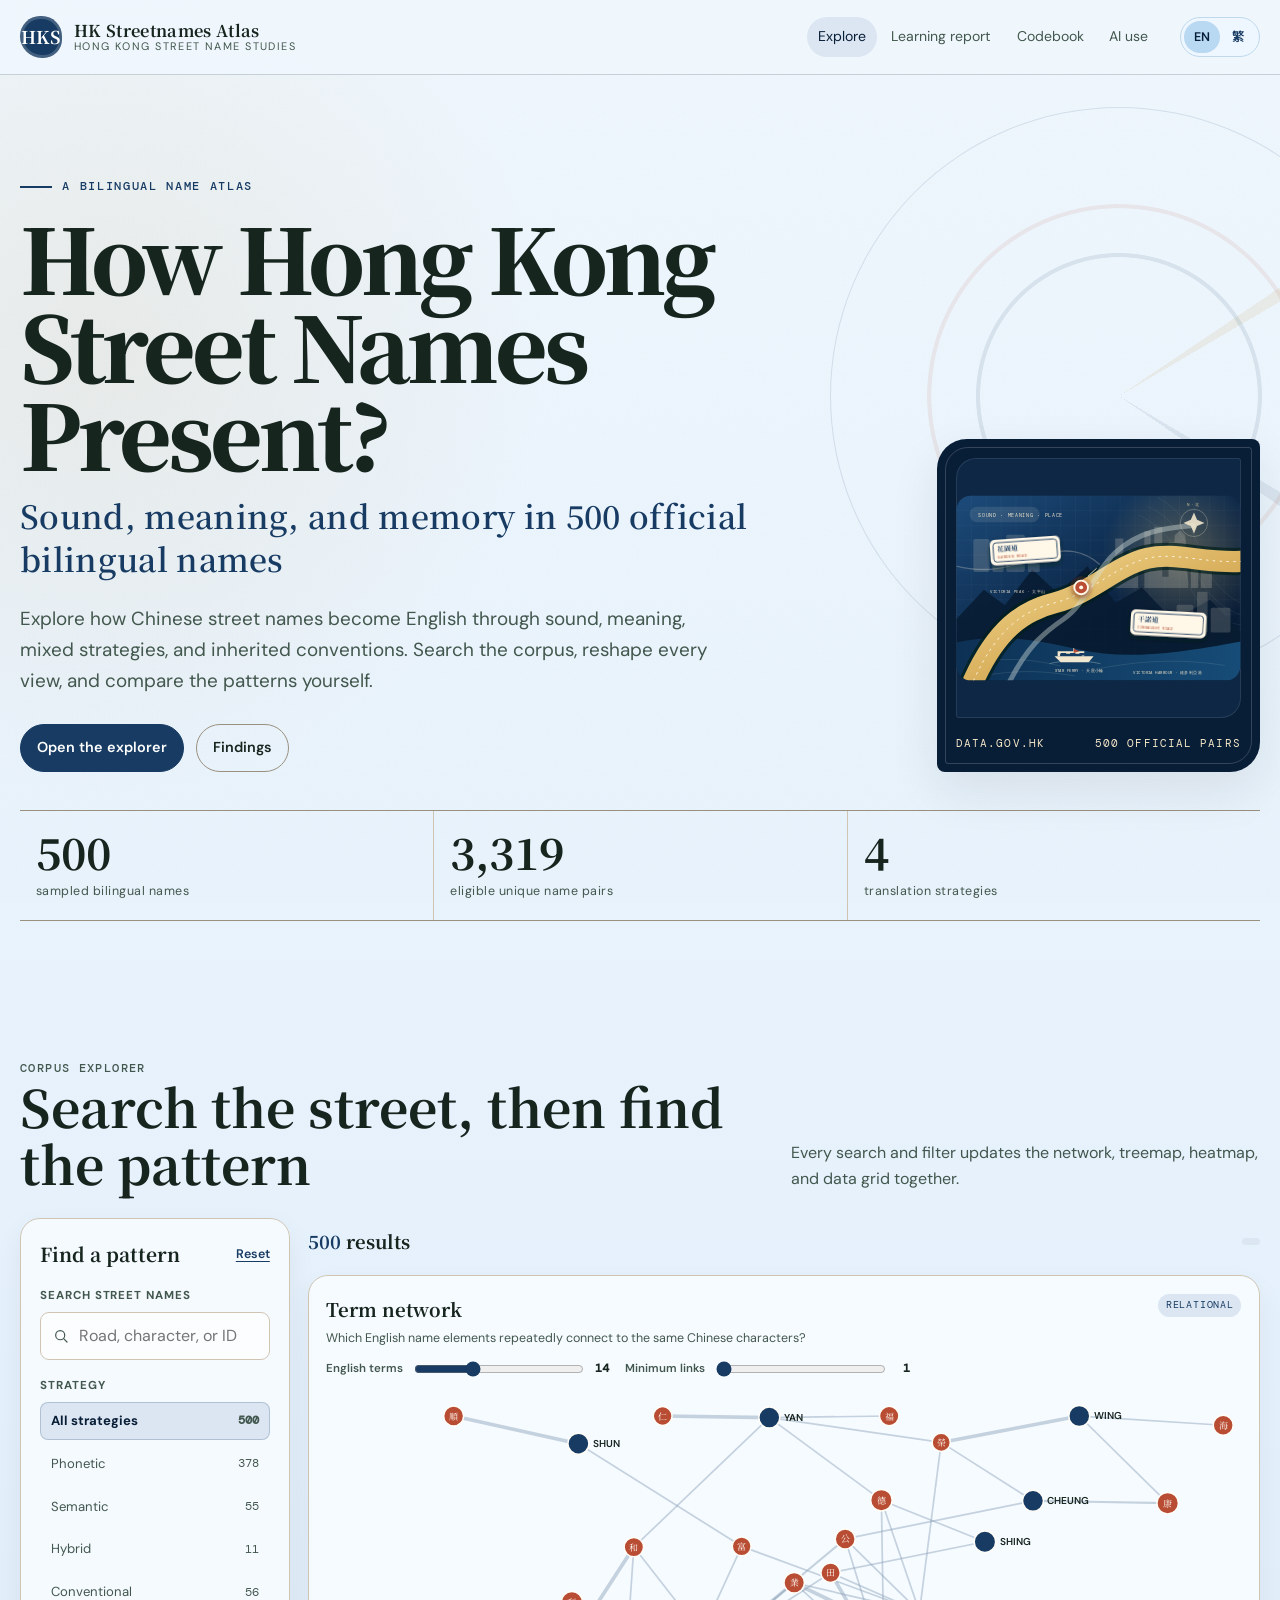
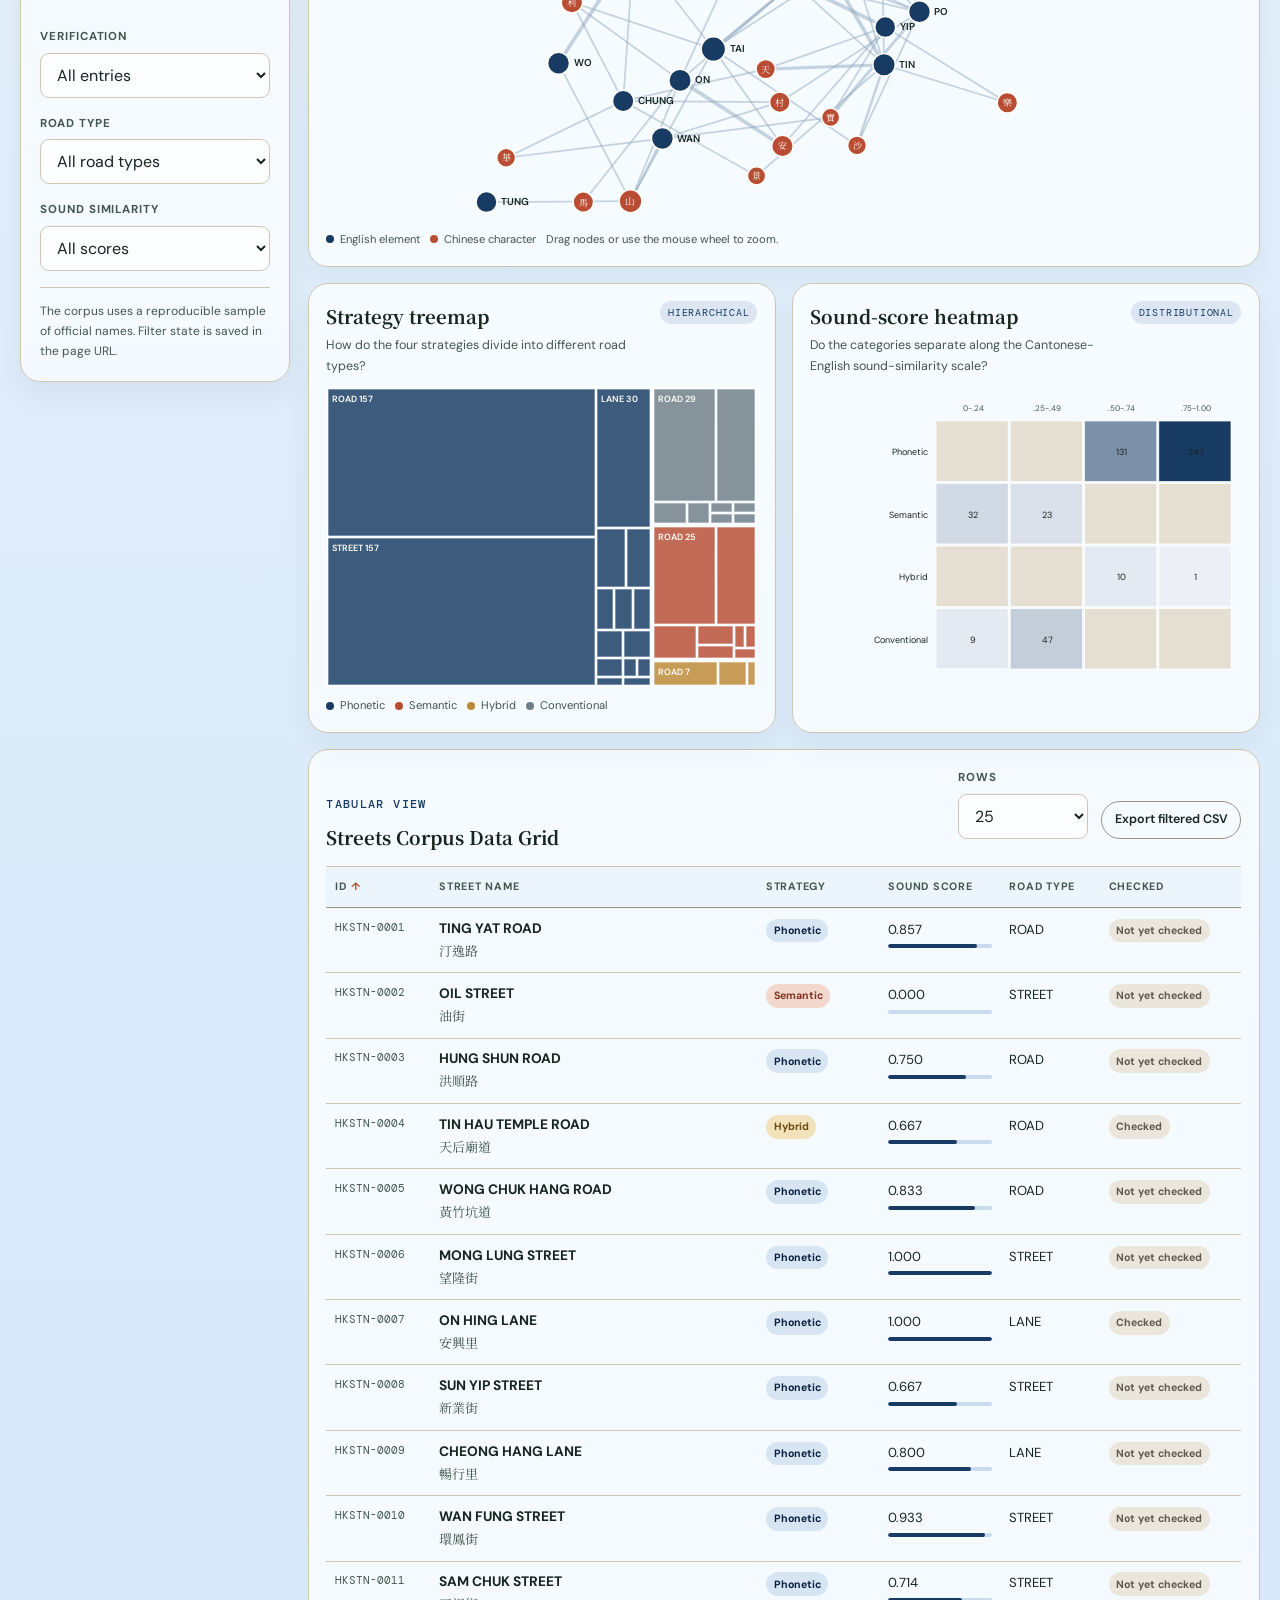
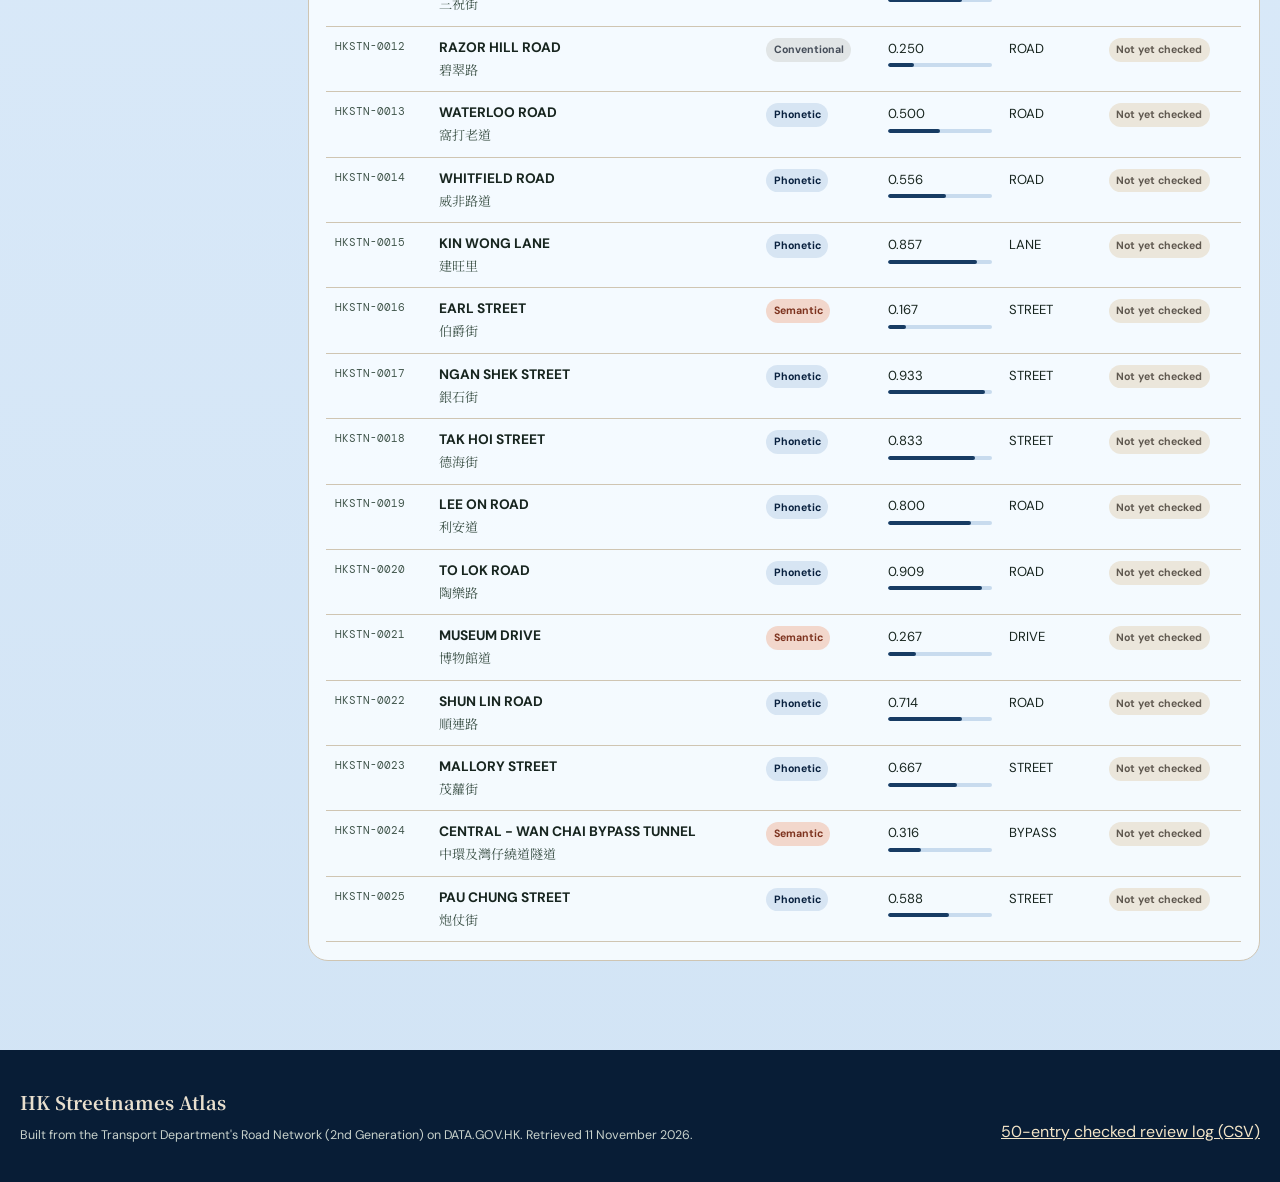
==== index.html @ 68be6d76 "Show treemap labels at narrower widths" ====
<!doctype html>
<html lang="en" data-lang="en">
  <head>
    <meta charset="utf-8">
    <meta name="viewport" content="width=device-width, initial-scale=1">
    <meta
      name="description"
      content="An interactive corpus of 500 official bilingual Hong Kong street and road names."
    >
    <title>HK Streetnames Atlas | Translation of Hong Kong Street Names</title>
    <link rel="icon" href="site/favicon.svg" type="image/svg+xml">
    <link rel="preconnect" href="https://fonts.googleapis.com">
    <link rel="preconnect" href="https://fonts.gstatic.com" crossorigin>
    <link
      href="https://fonts.googleapis.com/css2?family=DM+Mono:wght@400;500&family=DM+Sans:wght@400;500;600;700&family=Noto+Sans+TC:wght@400;500;700&family=Noto+Serif+TC:wght@600;700;900&display=swap"
      rel="stylesheet"
    >
    <link rel="stylesheet" href="site/styles.css?v=20261112-1">
  </head>
  <body>
    <a class="skip-link" href="#main" data-en="Skip to content" data-zh="跳至內容">Skip to content</a>

    <header class="site-header">
      <div class="wrap nav-shell">
        <a class="brand" href="index.html" aria-label="HK Streetnames Atlas home">
          <span class="brand-mark" aria-hidden="true" data-en="HKS" data-zh="港街">HKS</span>
          <span class="brand-copy">
            <strong data-en="HK Streetnames Atlas" data-zh="香港街道譯名圖譜">HK Streetnames Atlas</strong>
            <small data-en="Hong Kong street name studies" data-zh="香港街道名稱研究">Hong Kong street name studies</small>
          </span>
        </a>
        <nav class="site-nav" aria-label="Primary navigation">
          <a href="index.html" aria-current="page" data-en="Explore" data-zh="探索">Explore</a>
          <a href="report.html" data-en="Learning report" data-zh="學習報告">Learning report</a>
          <a href="codebook.html" data-en="Codebook" data-zh="編碼手冊">Codebook</a>
          <a href="ai-use.html" data-en="AI use" data-zh="AI 使用聲明">AI use</a>
        </nav>
        <div class="lang-switch" role="group" aria-label="Language">
          <button type="button" data-language-choice="en" aria-pressed="true">EN</button>
          <button type="button" data-language-choice="zh" aria-pressed="false">繁</button>
        </div>
      </div>
    </header>

    <main id="main">
      <section class="hero">
        <div class="wrap">
          <div class="hero-grid">
            <div>
              <p class="eyebrow">
                <span data-en="A bilingual name atlas" data-zh="雙語街道名稱圖譜">A bilingual name atlas</span>
              </p>
              <h1>
                <span data-en="How Hong Kong Street Names Present?" data-zh="香港街道名稱如何呈現？">How Hong Kong Street Names Present?</span>
                <span class="subtitle lang-en">Sound, meaning, and memory in 500 official bilingual names</span>
                <span class="subtitle lang-zh">五百個官方雙語名稱中的聲音、意義與記憶</span>
              </h1>
              <p class="hero-intro lang-en">
                Explore how Chinese street names become English through sound, meaning,
                mixed strategies, and inherited conventions. Search the corpus, reshape
                every view, and compare the patterns yourself.
              </p>
              <p class="hero-intro lang-zh">
                探索中文街道名稱如何透過音譯、意譯、混合策略與歷史慣例轉為英文。
                搜尋語料、重整所有圖表，並直接比較不同模式。
              </p>
              <div class="hero-actions">
                <a class="button button-primary" href="#explorer">
                  <span data-en="Open the explorer" data-zh="詞料庫探索">Open the explorer</span>
                </a>
                <a class="button button-ghost" href="report.html">
                  <span data-en="Findings" data-zh="研究發現">Findings</span>
                </a>
              </div>
            </div>

            <aside class="hero-card" aria-label="Source information">
              <div class="route-mini" aria-hidden="true">
                <svg viewBox="0 0 460 300" role="presentation">
                  <defs>
                    <linearGradient id="map-bg" x1="0" y1="0" x2="1" y2="1">
                      <stop offset="0" stop-color="#1c4b7a"/>
                      <stop offset=".58" stop-color="#0a2342"/>
                      <stop offset="1" stop-color="#06172c"/>
                    </linearGradient>
                    <linearGradient id="harbour" x1="0" y1="0" x2="1" y2="0">
                      <stop offset="0" stop-color="#0d3155"/>
                      <stop offset="1" stop-color="#174f7b"/>
                    </linearGradient>
                    <linearGradient id="road-gold" x1="0" y1="0" x2="1" y2="1">
                      <stop offset="0" stop-color="#f4d992"/>
                      <stop offset=".54" stop-color="#d7ad59"/>
                      <stop offset="1" stop-color="#ad7622"/>
                    </linearGradient>
                    <radialGradient id="map-glow">
                      <stop offset="0" stop-color="#f0cf7f" stop-opacity=".32"/>
                      <stop offset="1" stop-color="#f0cf7f" stop-opacity="0"/>
                    </radialGradient>
                    <pattern id="map-grid" width="24" height="24" patternUnits="userSpaceOnUse">
                      <path d="M 24 0 L 0 0 0 24" fill="none" stroke="#f4f0e5" stroke-width=".65" opacity=".12"/>
                    </pattern>
                    <filter id="marker-shadow" x="-100%" y="-100%" width="300%" height="300%">
                      <feDropShadow dx="0" dy="4" stdDeviation="4" flood-color="#001b16" flood-opacity=".55"/>
                    </filter>
                    <clipPath id="map-clip">
                      <rect x="1" y="1" width="458" height="298" rx="23"/>
                    </clipPath>
                  </defs>
                  <g clip-path="url(#map-clip)">
                    <rect width="460" height="300" fill="url(#map-bg)"/>
                    <rect width="460" height="300" fill="url(#map-grid)"/>
                    <circle cx="365" cy="96" r="128" fill="url(#map-glow)"/>
                    <g fill="none" stroke="#d7eadf" opacity=".11">
                      <path d="M294 32c48 22 66 59 80 106s57 71 94 72"/>
                      <path d="M309 18c47 22 66 61 79 103s53 72 87 75"/>
                      <path d="M326 4c43 26 60 57 71 96s48 74 79 79"/>
                    </g>
                    <path d="M-20 222 45 153l34 25 44-58 42 39 47-44 46 59 42-25 50 53 60-33 51 53v78H-20Z" fill="#071b31" opacity=".86"/>
                    <path d="M-10 240c79-18 136-7 207 9s147 10 275-15v70H-10Z" fill="url(#harbour)" opacity=".96"/>
                    <g fill="none" stroke="#cbded4" stroke-width="1" opacity=".2">
                      <path d="M18 272c55-10 99-9 151 4"/>
                      <path d="M226 281c66-13 132-18 208-6"/>
                      <path d="M53 290c53-8 93-6 139 2"/>
                    </g>
                    <g fill="#e9e0cd" opacity=".18">
                      <rect x="28" y="71" width="26" height="53" rx="3"/>
                      <rect x="59" y="91" width="18" height="33" rx="2"/>
                      <rect x="81" y="64" width="30" height="60" rx="3"/>
                      <rect x="116" y="83" width="19" height="41" rx="2"/>
                      <rect x="356" y="177" width="27" height="45" rx="3"/>
                      <rect x="389" y="156" width="17" height="66" rx="2"/>
                      <rect x="411" y="182" width="32" height="40" rx="3"/>
                    </g>
                    <g fill="#f1e7d2" opacity=".2">
                      <path d="M245 150V104h12V70h13v34h9V88h15v62h10V58h10v24h6V51h13v81h10V76h16v22h8v52Z"/>
                      <path d="m349 150 4-85 9-8 8 8 5 85Z"/>
                      <rect x="379" y="100" width="12" height="50"/>
                      <rect x="395" y="118" width="18" height="32"/>
                    </g>
                    <path d="M28 300c37-82 79-113 131-126 58-15 99-60 150-72 49-11 96 11 166 4" fill="none" stroke="#001f1a" stroke-width="44" stroke-linecap="round" opacity=".7"/>
                    <path d="M28 300c37-82 79-113 131-126 58-15 99-60 150-72 49-11 96 11 166 4" fill="none" stroke="url(#road-gold)" stroke-width="34" stroke-linecap="round"/>
                    <path d="M28 300c37-82 79-113 131-126 58-15 99-60 150-72 49-11 96 11 166 4" fill="none" stroke="#fff8e8" stroke-width="1.6" stroke-dasharray="4 7" opacity=".9"/>
                    <path d="M87 300c28-54 53-77 87-100 38-26 48-76 84-108 37-33 77-39 125-43" fill="none" stroke="#dbe7df" stroke-width="8" stroke-linecap="round" opacity=".4"/>
                    <path d="M-10 112c58 17 96 5 140-12 48-18 78-9 102 12" fill="none" stroke="#f1e8d6" stroke-width="2.2" opacity=".28"/>
                    <text x="55" y="158" fill="#f1e7d2" font-size="6.5" letter-spacing="1" font-family="DM Mono, monospace" opacity=".92">VICTORIA PEAK · 太平山</text>
                    <g transform="translate(54 73) rotate(-4)" filter="url(#marker-shadow)">
                      <rect width="113" height="41" rx="8" fill="#fff8e8"/>
                      <rect x="5" y="5" width="103" height="31" rx="5" fill="none" stroke="#173b63" stroke-width="1.5"/>
                      <text x="12" y="19" fill="#173b63" font-size="11" font-weight="700" font-family="Noto Serif TC, serif">花園道</text>
                      <text x="12" y="31" fill="#b94d34" font-size="7" letter-spacing="1" font-family="DM Mono, monospace">GARDEN ROAD</text>
                    </g>
                    <g transform="translate(283 184) rotate(3)" filter="url(#marker-shadow)">
                      <rect width="122" height="41" rx="8" fill="#fff8e8"/>
                      <rect x="5" y="5" width="112" height="31" rx="5" fill="none" stroke="#173b63" stroke-width="1.5"/>
                      <text x="12" y="19" fill="#173b63" font-size="11" font-weight="700" font-family="Noto Serif TC, serif">干諾道</text>
                      <text x="12" y="31" fill="#b94d34" font-size="6.5" letter-spacing=".8" font-family="DM Mono, monospace">CONNAUGHT ROAD</text>
                    </g>
                    <g transform="translate(202 149)" filter="url(#marker-shadow)">
                      <circle r="18" fill="#b94d34" opacity=".16"/>
                      <circle r="11" fill="#b94d34" stroke="#fff8e8" stroke-width="3"/>
                      <circle r="3.2" fill="#fff8e8"/>
                      <path d="M11-18 25-31" fill="none" stroke="#fff8e8" stroke-width="1.3"/>
                    </g>
                    <g transform="translate(159 247)">
                      <path d="M0 13h63l-8 10H10Z" fill="#f2e7ce"/>
                      <path d="M7 13V7h39v6" fill="none" stroke="#f2e7ce" stroke-width="4"/>
                      <rect x="10" y="8" width="9" height="4" rx="1" fill="#173b63"/>
                      <rect x="25" y="8" width="9" height="4" rx="1" fill="#173b63"/>
                      <rect x="40" y="8" width="9" height="4" rx="1" fill="#173b63"/>
                      <path d="M31 7V0" fill="none" stroke="#f2e7ce" stroke-width="1.4"/>
                      <path d="m31 1 9 4-9 3Z" fill="#b94d34"/>
                      <path d="M-8 25c25-6 53-6 82 0" fill="none" stroke="#d7eadf" stroke-width="1" opacity=".5"/>
                      <text x="0" y="39" fill="#f2e7ce" font-size="6.8" letter-spacing=".7" font-family="DM Mono, monospace">STAR FERRY · 天星小輪</text>
                    </g>
                    <text x="286" y="288" fill="#e8dcc2" font-size="6.4" letter-spacing=".75" font-family="DM Mono, monospace">VICTORIA HARBOUR · 維多利亞港</text>
                    <g transform="translate(384 45)" fill="none" stroke="#f2e7ce">
                      <circle r="22" stroke-width="1" opacity=".45"/>
                      <path d="M0-17 5-5 17 0 5 5 0 17-5 5-17 0-5-5Z" fill="#f2e7ce" stroke="none" opacity=".9"/>
                      <text x="-12" y="-28" fill="#d8c99f" stroke="none" font-size="7" font-family="DM Mono, monospace">N · 北</text>
                    </g>
                    <rect x="22" y="19" width="113" height="25" rx="12.5" fill="#fff8e8" opacity=".1"/>
                    <text x="36" y="36" fill="#f2e7ce" font-size="7.5" letter-spacing="1.1" font-family="DM Mono, monospace">SOUND · MEANING · PLACE</text>
                  </g>
                </svg>
              </div>
              <div class="hero-card-label">
                <span>DATA.GOV.HK</span>
                <span data-en="500 official pairs" data-zh="500 對官方名稱">500 official pairs</span>
              </div>
            </aside>
          </div>

          <div class="stats" aria-label="Dataset at a glance">
            <div class="stat">
              <strong>500</strong>
              <span data-en="sampled bilingual names" data-zh="抽樣雙語名稱">sampled bilingual names</span>
            </div>
            <div class="stat">
              <strong>3,319</strong>
              <span data-en="eligible unique name pairs" data-zh="合資格唯一名稱對">eligible unique name pairs</span>
            </div>
            <div class="stat">
              <strong>4</strong>
              <span data-en="translation strategies" data-zh="翻譯策略類別">translation strategies</span>
            </div>
          </div>
        </div>
      </section>

      <section class="section" id="explorer">
        <div class="wrap">
          <div class="section-head">
            <div>
              <p class="section-kicker" data-en="Corpus explorer" data-zh="街道詞料庫探索">Corpus explorer</p>
              <h2 data-en="Search the street, then find the pattern" data-zh="尋找街道，探索模式">Search the street, then find the pattern</h2>
            </div>
            <p>
              <span class="lang-en">Every search and filter updates the network, treemap, heatmap, and data grid together.</span>
              <span class="lang-zh">每次搜尋與篩選都會同步更新網絡圖、矩形樹圖、熱圖及資料表。</span>
            </p>
          </div>

          <div class="explorer" id="street-explorer">
            <aside class="filters" aria-label="Corpus filters">
              <div class="filter-title">
                <h3 data-en="Find a pattern" data-zh="探索模式">Find a pattern</h3>
                <button class="text-button" id="reset-filters" type="button" data-en="Reset" data-zh="重設">Reset</button>
              </div>

              <div class="field">
                <label for="corpus-search" data-en="Search street names" data-zh="搜尋香港街道名稱">Search street names</label>
                <div class="search-wrap">
                  <svg class="search-icon" viewBox="0 0 24 24" aria-hidden="true">
                    <circle cx="10.8" cy="10.8" r="6.8" fill="none" stroke="currentColor" stroke-width="1.8"/>
                    <path d="m16 16 5 5" fill="none" stroke="currentColor" stroke-width="1.8" stroke-linecap="round"/>
                  </svg>
                  <input
                    class="input"
                    id="corpus-search"
                    type="search"
                    autocomplete="off"
                    data-en-placeholder="Road, character, or ID"
                    data-zh-placeholder="道路、字詞或編號"
                    placeholder="Road, character, or ID"
                  >
                </div>
              </div>

              <div class="field field-categories">
                <span class="field-label" data-en="Strategy" data-zh="翻譯策略">Strategy</span>
                <div class="chip-group">
                  <button class="chip" type="button" data-category-filter="all" aria-pressed="true">
                    <span data-en="All strategies" data-zh="所有策略">All strategies</span>
                    <span class="count" data-count>500</span>
                  </button>
                  <button class="chip" type="button" data-category-filter="phonetic_transliteration" aria-pressed="false">
                    <span data-en="Phonetic" data-zh="音譯">Phonetic</span>
                    <span class="count" data-count>378</span>
                  </button>
                  <button class="chip" type="button" data-category-filter="semantic_translation" aria-pressed="false">
                    <span data-en="Semantic" data-zh="意譯">Semantic</span>
                    <span class="count" data-count>55</span>
                  </button>
                  <button class="chip" type="button" data-category-filter="hybrid_phonetic_semantic" aria-pressed="false">
                    <span data-en="Hybrid" data-zh="音意混合">Hybrid</span>
                    <span class="count" data-count>11</span>
                  </button>
                  <button class="chip" type="button" data-category-filter="conventional_or_indirect" aria-pressed="false">
                    <span data-en="Conventional" data-zh="慣用或間接">Conventional</span>
                    <span class="count" data-count>56</span>
                  </button>
                </div>
              </div>

              <div class="field">
                <label for="checked-filter" data-en="Verification" data-zh="核對狀態">Verification</label>
                <select class="select" id="checked-filter">
                  <option value="all" data-en="All entries" data-zh="全部">All entries</option>
                  <option value="yes" data-en="Checked" data-zh="已核對">Checked</option>
                  <option value="no" data-en="Not yet checked" data-zh="尚未核對">Not yet checked</option>
                </select>
              </div>

              <div class="field">
                <label for="road-type-filter" data-en="Road type" data-zh="道路類型">Road type</label>
                <select class="select" id="road-type-filter">
                  <option value="all" data-en="All road types" data-zh="全部道路類型">All road types</option>
                </select>
              </div>

              <div class="field">
                <label for="score-filter" data-en="Sound similarity" data-zh="語音相似度">Sound similarity</label>
                <select class="select" id="score-filter">
                  <option value="all" data-en="All scores" data-zh="全部">All scores</option>
                  <option value="0-.24">0-.24</option>
                  <option value=".25-.49">.25-.49</option>
                  <option value=".50-.74">.50-.74</option>
                  <option value=".75-1.00">.75-1.00</option>
                </select>
              </div>

              <p class="filter-note">
                <span class="lang-en">The corpus uses a reproducible sample of official names. Filter state is saved in the page URL.</span>
                <span class="lang-zh">本語料使用可重現的官方名稱抽樣；篩選狀態會保存在網址中。</span>
              </p>
            </aside>

            <div class="results">
              <div class="results-toolbar">
                <p class="result-count" id="result-count" aria-live="polite"></p>
                <p class="active-filter" id="active-filters"></p>
              </div>

              <div class="charts">
                <article class="chart-card chart-card-wide">
                  <div class="chart-head">
                    <div>
                      <h3 class="chart-title" data-en="Term network" data-zh="詞語網絡">Term network</h3>
                      <p class="chart-caption">
                        <span class="lang-en">Which English name elements repeatedly connect to the same Chinese characters?</span>
                        <span class="lang-zh">哪些英文名稱成分會反覆連繫到相同的中文字？</span>
                      </p>
                    </div>
                    <span class="chart-tag" data-en="Relational" data-zh="關係型">Relational</span>
                  </div>
                  <div class="chart-controls">
                    <label class="control-inline" for="network-terms">
                      <span data-en="English terms" data-zh="英文詞數">English terms</span>
                      <input id="network-terms" type="range" min="6" max="30" value="14" step="2">
                      <span class="control-value" id="network-terms-value">14</span>
                    </label>
                    <label class="control-inline" for="network-min">
                      <span data-en="Minimum links" data-zh="最少連繫">Minimum links</span>
                      <input id="network-min" type="range" min="1" max="5" value="1" step="1">
                      <span class="control-value" id="network-min-value">1</span>
                    </label>
                  </div>
                  <div class="viz-frame network-frame" id="network-chart"></div>
                  <p class="sr-only" id="network-summary" aria-live="polite"></p>
                  <div class="legend-row" aria-hidden="true">
                    <span class="legend-item"><span class="legend-dot" style="background:#173b63"></span><span data-en="English element" data-zh="英文成分">English element</span></span>
                    <span class="legend-item"><span class="legend-dot" style="background:#b94d34"></span><span data-en="Chinese character" data-zh="中文字">Chinese character</span></span>
                    <span class="legend-item"><span data-en="Drag nodes or use the mouse wheel to zoom." data-zh="可拖曳節點或使用滑輪縮放。">Drag nodes or use the mouse wheel to zoom.</span></span>
                  </div>
                </article>

                <article class="chart-card">
                  <div class="chart-head">
                    <div>
                      <h3 class="chart-title" data-en="Strategy treemap" data-zh="策略矩形樹圖">Strategy treemap</h3>
                      <p class="chart-caption">
                        <span class="lang-en">How do the four strategies divide into different road types?</span>
                        <span class="lang-zh">四種翻譯策略在不同道路類型中如何分布？</span>
                      </p>
                    </div>
                    <span class="chart-tag" data-en="Hierarchical" data-zh="層級型">Hierarchical</span>
                  </div>
                  <div class="viz-frame" id="treemap-chart"></div>
                  <div class="legend-row" aria-label="Treemap strategy colours">
                    <span class="legend-item"><span class="legend-dot" style="background:#173b63"></span><span data-en="Phonetic" data-zh="音譯">Phonetic</span></span>
                    <span class="legend-item"><span class="legend-dot" style="background:#b94d34"></span><span data-en="Semantic" data-zh="意譯">Semantic</span></span>
                    <span class="legend-item"><span class="legend-dot" style="background:#bd8a34"></span><span data-en="Hybrid" data-zh="音意混合">Hybrid</span></span>
                    <span class="legend-item"><span class="legend-dot" style="background:#6f7d87"></span><span data-en="Conventional" data-zh="慣用或間接">Conventional</span></span>
                  </div>
                </article>

                <article class="chart-card">
                  <div class="chart-head">
                    <div>
                      <h3 class="chart-title" data-en="Sound-score heatmap" data-zh="語音分數熱圖">Sound-score heatmap</h3>
                      <p class="chart-caption">
                        <span class="lang-en">Do the categories separate along the Cantonese-English sound-similarity scale?</span>
                        <span class="lang-zh">各類別在粵英語音相似度上是否呈現明顯分布？</span>
                      </p>
                    </div>
                    <span class="chart-tag" data-en="Distributional" data-zh="分布型">Distributional</span>
                  </div>
                  <div class="viz-frame" id="heatmap-chart"></div>
                </article>
              </div>

              <section class="data-panel" id="data-grid" aria-labelledby="data-title">
                <div class="data-toolbar">
                  <div>
                    <p class="section-kicker" data-en="Tabular view" data-zh="表格檢視">Tabular view</p>
                    <h3 class="chart-title" id="data-title" data-en="Streets Corpus Data Grid" data-zh="街道詞料庫">Streets Corpus Data Grid</h3>
                  </div>
                  <div class="data-toolbar">
                    <div class="field">
                      <label for="show-rows" data-en="Rows" data-zh="列數">Rows</label>
                      <select class="select" id="show-rows">
                        <option value="25">25</option>
                        <option value="50">50</option>
                        <option value="100">100</option>
                        <option value="500">500</option>
                      </select>
                    </div>
                    <button class="button button-ghost button-small" id="export-csv" type="button">
                      <span data-en="Export filtered CSV" data-zh="匯出篩選 CSV">Export filtered CSV</span>
                    </button>
                  </div>
                </div>
                <div class="table-wrap">
                  <table>
                    <caption class="sr-only">
                      Filtered street-name corpus with sortable columns.
                    </caption>
                    <thead>
                      <tr>
                        <th scope="col" aria-sort="ascending"><button class="sort-button" type="button" data-sort="id">ID</button></th>
                        <th scope="col"><button class="sort-button" type="button" data-sort="targetText" data-en="Street name" data-zh="街道名稱">Street name</button></th>
                        <th scope="col"><button class="sort-button" type="button" data-sort="category" data-en="Strategy" data-zh="策略">Strategy</button></th>
                        <th scope="col"><button class="sort-button" type="button" data-sort="phoneticScore" data-en="Sound score" data-zh="語音分數">Sound score</button></th>
                        <th scope="col"><button class="sort-button" type="button" data-sort="roadType" data-en="Road type" data-zh="道路類型">Road type</button></th>
                        <th scope="col"><button class="sort-button" type="button" data-sort="humanChecked" data-en="Checked" data-zh="核對">Checked</button></th>
                      </tr>
                    </thead>
                    <tbody id="corpus-rows"></tbody>
                  </table>
                </div>
              </section>
            </div>
          </div>
        </div>
      </section>
    </main>

    <footer class="site-footer">
      <div class="wrap footer-grid">
        <div>
          <strong data-en="HK Streetnames Atlas" data-zh="香港街道譯名圖譜">HK Streetnames Atlas</strong>
          <p>
            <span class="lang-en">Built from the Transport Department's Road Network (2nd Generation) on DATA.GOV.HK. Retrieved 11 November 2026.</span>
            <span class="lang-zh">資料源自 DATA.GOV.HK 上運輸署「第二代道路網絡」；擷取日期為 2026 年 11 月 11 日。</span>
          </p>
        </div>
        <a href="data/manual_review_queue.csv" data-en="50-entry checked review log (CSV)" data-zh="50 項已核對清單（CSV）">50-entry checked review log (CSV)</a>
      </div>
    </footer>

    <script src="site/assets/d3.v7.min.js"></script>
    <script src="site/data/street_names.js"></script>
    <script src="site/i18n.js"></script>
    <script src="site/app.js?v=20261112-2"></script>
  </body>
</html>
---- site/styles.css ----
:root {
  --ink: #17251f;
  --ink-soft: #42574d;
  --paper: #dcebfa;
  --paper-deep: #c8dbee;
  --panel: #f7fbff;
  --navy: #173b63;
  --navy-deep: #081d36;
  --navy-soft: #dbe6f2;
  --jade: var(--navy);
  --jade-deep: var(--navy-deep);
  --jade-soft: var(--navy-soft);
  --vermilion: #b94d34;
  --vermilion-soft: #f1d8ce;
  --gold: #bd8a34;
  --gold-soft: #f1e3c4;
  --line: #cfc5b2;
  --line-strong: #9a907f;
  --shadow: 0 18px 50px rgb(23 37 31 / 9%);
  --radius: 20px;
  --radius-small: 10px;
  --content: 1240px;
  --font-sans: "DM Sans", "Noto Sans TC", sans-serif;
  --font-serif: "Noto Serif TC", Georgia, serif;
  --font-mono: "DM Mono", monospace;
}

* {
  box-sizing: border-box;
}

html {
  scroll-behavior: smooth;
}

body {
  margin: 0;
  color: var(--ink);
  background:
    radial-gradient(circle at 8% 8%, rgb(189 138 52 / 10%), transparent 28rem),
    linear-gradient(180deg, #eff7fd 0%, var(--paper) 55%, #d2e4f5 100%);
  font-family: var(--font-sans);
  line-height: 1.65;
}

body::before {
  position: fixed;
  inset: 0;
  z-index: -1;
  pointer-events: none;
  content: "";
  opacity: 0.28;
  background-image: url("data:image/svg+xml,%3Csvg xmlns='http://www.w3.org/2000/svg' width='80' height='80' viewBox='0 0 80 80'%3E%3Cfilter id='n'%3E%3CfeTurbulence type='fractalNoise' baseFrequency='.8' numOctaves='2' stitchTiles='stitch'/%3E%3C/filter%3E%3Crect width='100%25' height='100%25' filter='url(%23n)' opacity='.08'/%3E%3C/svg%3E");
}

a {
  color: inherit;
}

button,
input,
select {
  font: inherit;
}

button,
select {
  cursor: pointer;
}

button:focus-visible,
a:focus-visible,
input:focus-visible,
select:focus-visible,
[tabindex="0"]:focus-visible {
  outline: 3px solid var(--gold);
  outline-offset: 3px;
}

.sr-only {
  position: absolute;
  width: 1px;
  height: 1px;
  padding: 0;
  margin: -1px;
  overflow: hidden;
  clip: rect(0, 0, 0, 0);
  white-space: nowrap;
  border: 0;
}

.skip-link {
  position: fixed;
  top: 0.75rem;
  left: 0.75rem;
  z-index: 100;
  padding: 0.75rem 1rem;
  color: #fff;
  background: var(--jade);
  border-radius: var(--radius-small);
  transform: translateY(-150%);
}

.skip-link:focus {
  transform: translateY(0);
}

.lang-zh {
  display: none !important;
}

html[data-lang="zh"] .lang-en {
  display: none !important;
}

html[data-lang="zh"] .lang-zh {
  display: block !important;
}

html[data-lang="zh"] span.lang-zh,
html[data-lang="zh"] strong.lang-zh,
html[data-lang="zh"] em.lang-zh {
  display: inline !important;
}

html[data-lang="zh"] .hero h1 .subtitle.lang-zh {
  display: block !important;
}

.wrap {
  width: min(calc(100% - 2rem), var(--content));
  margin-inline: auto;
}

.site-header {
  position: relative;
  z-index: 20;
  border-bottom: 1px solid rgb(23 37 31 / 18%);
  background: rgb(239 247 253 / 92%);
  backdrop-filter: blur(14px);
}

.nav-shell {
  display: flex;
  align-items: center;
  gap: 1.25rem;
  min-height: 74px;
}

.brand {
  display: flex;
  align-items: center;
  gap: 0.75rem;
  min-width: max-content;
  color: var(--ink);
  text-decoration: none;
}

.brand-mark {
  display: grid;
  width: 42px;
  height: 42px;
  place-items: center;
  color: white;
  background: var(--jade);
  border-radius: 50% 50% 46% 54%;
  box-shadow: inset 0 0 0 3px rgb(255 255 255 / 19%);
  font-family: var(--font-serif);
  font-size: 1.1rem;
  font-weight: 700;
}

.brand-copy {
  display: grid;
  line-height: 1.18;
}

.brand-copy strong {
  font-family: var(--font-serif);
  font-size: 1.02rem;
  letter-spacing: 0.02em;
}

.brand-copy small {
  color: var(--ink-soft);
  font-size: 0.68rem;
  letter-spacing: 0.13em;
  text-transform: uppercase;
}

.site-nav {
  display: flex;
  flex-wrap: wrap;
  gap: 0.2rem;
  margin-left: auto;
}

.site-nav a {
  padding: 0.55rem 0.7rem;
  color: var(--ink-soft);
  border-radius: 999px;
  font-size: 0.88rem;
  text-decoration: none;
}

.site-nav a:hover,
.site-nav a[aria-current="page"] {
  color: var(--jade-deep);
  background: var(--jade-soft);
}

.lang-switch {
  display: flex;
  padding: 0.2rem;
  background: #eef7ff;
  border: 1px solid #bfd8ec;
  border-radius: 999px;
}

.lang-switch button {
  min-width: 36px;
  padding: 0.35rem 0.55rem;
  color: var(--navy);
  background: transparent;
  border: 0;
  border-radius: 999px;
  font-size: 0.78rem;
  font-weight: 600;
}

.lang-switch button[aria-pressed="true"] {
  color: var(--navy-deep);
  background: #b9d8f2;
}

.hero {
  position: relative;
  overflow: hidden;
  padding: clamp(3.5rem, 8vw, 7rem) 0 3rem;
}

.hero::after {
  position: absolute;
  top: 2rem;
  right: -8rem;
  width: 36rem;
  height: 36rem;
  pointer-events: none;
  content: "";
  background:
    radial-gradient(circle at center, transparent 0 34%, rgb(23 59 99 / 10%) 34.2% 35%, transparent 35.2% 46%, rgb(185 77 52 / 9%) 46.2% 47%, transparent 47.2%),
    conic-gradient(from 20deg, transparent 0 10%, rgb(189 138 52 / 10%) 10% 11%, transparent 11% 28%, rgb(23 59 99 / 8%) 28% 29%, transparent 29%);
  border: 1px solid rgb(23 59 99 / 12%);
  border-radius: 50%;
}

.hero-grid {
  position: relative;
  z-index: 1;
  display: grid;
  grid-template-columns: minmax(0, 1.45fr) minmax(280px, 0.55fr);
  gap: clamp(2rem, 5vw, 5rem);
  align-items: end;
}

.eyebrow {
  display: flex;
  align-items: center;
  gap: 0.65rem;
  margin: 0 0 1rem;
  color: var(--navy);
  font-family: var(--font-mono);
  font-size: 0.74rem;
  font-weight: 500;
  letter-spacing: 0.14em;
  text-transform: uppercase;
}

.eyebrow::before {
  width: 32px;
  height: 2px;
  content: "";
  background: currentColor;
}

.hero h1 {
  max-width: 900px;
  margin: 0;
  font-family: var(--font-serif);
  font-size: clamp(3rem, 7vw, 6.7rem);
  font-weight: 900;
  line-height: 0.98;
  letter-spacing: -0.045em;
}

.hero h1 .subtitle {
  display: block;
  margin-top: 1.1rem;
  color: var(--jade);
  font-family: var(--font-serif);
  font-size: clamp(1.15rem, 2.5vw, 2.1rem);
  font-weight: 600;
  line-height: 1.35;
  letter-spacing: 0.01em;
}

.hero-intro {
  max-width: 720px;
  margin: 1.4rem 0 0;
  color: var(--ink-soft);
  font-size: clamp(1rem, 1.6vw, 1.18rem);
}

.hero-actions {
  display: flex;
  flex-wrap: wrap;
  gap: 0.75rem;
  margin-top: 1.75rem;
}

.button {
  display: inline-flex;
  align-items: center;
  justify-content: center;
  min-height: 44px;
  padding: 0.68rem 1rem;
  border: 1px solid var(--line-strong);
  border-radius: 999px;
  font-size: 0.9rem;
  font-weight: 600;
  text-decoration: none;
}

.button-primary {
  color: #fff;
  background: var(--jade);
  border-color: var(--jade);
}

.button-primary:hover {
  background: var(--jade-deep);
}

.button-ghost {
  color: var(--ink);
  background: transparent;
}

.button-ghost:hover {
  background: rgb(255 255 255 / 55%);
}

.hero-card {
  position: relative;
  padding: 1.2rem;
  color: #fdf9f1;
  background: var(--jade-deep);
  border-radius: 30px 8px 30px 8px;
  box-shadow: var(--shadow);
}

.hero-card::before {
  position: absolute;
  inset: 8px;
  pointer-events: none;
  content: "";
  border: 1px solid rgb(255 255 255 / 18%);
  border-radius: 23px 3px 23px 3px;
}

.route-mini {
  position: relative;
  min-height: 260px;
  overflow: hidden;
  border-radius: 20px 3px 20px 3px;
  background: #0d2745;
  box-shadow: inset 0 0 0 1px rgb(255 255 255 / 10%);
}

.route-mini svg {
  display: block;
  width: 100%;
  height: 100%;
  min-height: 260px;
}

.hero-card-label {
  display: flex;
  justify-content: space-between;
  gap: 1rem;
  margin-top: 1rem;
  color: #f6e8c9;
  font-family: var(--font-mono);
  font-size: 0.69rem;
  letter-spacing: 0.1em;
  text-transform: uppercase;
}

.stats {
  display: grid;
  grid-template-columns: repeat(3, 1fr);
  margin-top: 2.4rem;
  border-top: 1px solid var(--line-strong);
  border-bottom: 1px solid var(--line-strong);
}

.stat {
  padding: 1.2rem 1rem;
}

.stat + .stat {
  border-left: 1px solid var(--line);
}

.stat strong {
  display: block;
  font-family: var(--font-serif);
  font-size: clamp(1.8rem, 4vw, 2.7rem);
  font-weight: 700;
  line-height: 1;
}

.stat span {
  display: block;
  margin-top: 0.45rem;
  color: var(--ink-soft);
  font-size: 0.78rem;
  letter-spacing: 0.04em;
}

.section {
  padding: clamp(3.5rem, 7vw, 6rem) 0;
}

.section-head {
  display: flex;
  align-items: end;
  justify-content: space-between;
  gap: 2rem;
  margin-bottom: 1.6rem;
}

.section-kicker {
  margin: 0 0 0.45rem;
  color: var(--navy);
  font-family: var(--font-mono);
  font-size: 0.72rem;
  font-weight: 500;
  letter-spacing: 0.12em;
  text-transform: uppercase;
}

.section h2 {
  margin: 0;
  font-family: var(--font-serif);
  font-size: clamp(2rem, 4vw, 3.5rem);
  line-height: 1.12;
}

.section-head p {
  max-width: 520px;
  margin: 0;
  color: var(--ink-soft);
}

.explorer {
  display: grid;
  grid-template-columns: 270px minmax(0, 1fr);
  gap: 1.1rem;
  align-items: start;
}

.filters {
  position: sticky;
  top: 1rem;
  padding: 1.2rem;
  background: rgb(248 252 255 / 84%);
  border: 1px solid var(--line);
  border-radius: var(--radius);
  box-shadow: 0 12px 30px rgb(23 37 31 / 6%);
}

.filter-title {
  display: flex;
  align-items: center;
  justify-content: space-between;
  gap: 1rem;
  margin-bottom: 1rem;
}

.filter-title h3 {
  margin: 0;
  font-family: var(--font-serif);
  font-size: 1.2rem;
}

.text-button {
  padding: 0;
  color: var(--navy);
  background: none;
  border: 0;
  font-size: 0.78rem;
  font-weight: 600;
  text-decoration: underline;
  text-underline-offset: 3px;
}

.field {
  display: grid;
  gap: 0.42rem;
  margin-top: 1rem;
}

.field:first-of-type {
  margin-top: 0;
}

.field label,
.field-label {
  color: var(--ink-soft);
  font-size: 0.72rem;
  font-weight: 700;
  letter-spacing: 0.08em;
  text-transform: uppercase;
}

.input,
.select {
  width: 100%;
  min-height: 44px;
  padding: 0.62rem 0.72rem;
  color: var(--ink);
  background: #fbfdff;
  border: 1px solid var(--line);
  border-radius: 9px;
}

.search-wrap {
  position: relative;
}

.search-wrap .input {
  padding-left: 2.35rem;
}

.search-icon {
  position: absolute;
  top: 50%;
  left: 0.78rem;
  width: 16px;
  height: 16px;
  color: var(--ink-soft);
  transform: translateY(-50%);
  pointer-events: none;
}

.chip-group {
  display: grid;
  gap: 0.3rem;
}

.chip {
  display: flex;
  align-items: center;
  justify-content: space-between;
  gap: 0.75rem;
  width: 100%;
  min-height: 38px;
  padding: 0.45rem 0.62rem;
  color: var(--ink-soft);
  text-align: left;
  background: transparent;
  border: 1px solid transparent;
  border-radius: 8px;
  font-size: 0.82rem;
}

.chip:hover {
  background: var(--paper);
}

.chip[aria-pressed="true"] {
  color: var(--jade-deep);
  background: var(--jade-soft);
  border-color: rgb(23 59 99 / 22%);
  font-weight: 700;
}

.chip .count {
  color: var(--ink-soft);
  font-family: var(--font-mono);
  font-size: 0.72rem;
}

.filter-note {
  margin: 1rem 0 0;
  padding-top: 0.9rem;
  color: var(--ink-soft);
  border-top: 1px solid var(--line);
  font-size: 0.75rem;
}

.results {
  min-width: 0;
}

.results-toolbar {
  display: flex;
  flex-wrap: wrap;
  align-items: center;
  justify-content: space-between;
  gap: 0.75rem;
  min-height: 46px;
  margin-bottom: 0.7rem;
}

.result-count {
  margin: 0;
  font-family: var(--font-serif);
  font-size: 1.15rem;
  font-weight: 700;
}

.result-count span {
  color: var(--navy);
}

.active-filter {
  display: inline-flex;
  align-items: center;
  gap: 0.35rem;
  padding: 0.22rem 0.55rem;
  color: var(--jade-deep);
  background: var(--jade-soft);
  border-radius: 999px;
  font-size: 0.72rem;
}

.charts {
  display: grid;
  grid-template-columns: repeat(2, minmax(0, 1fr));
  gap: 1rem;
}

.chart-card {
  min-width: 0;
  padding: 1.1rem;
  background: rgb(248 252 255 / 90%);
  border: 1px solid var(--line);
  border-radius: var(--radius);
  box-shadow: 0 12px 30px rgb(23 37 31 / 5%);
}

.chart-card-wide {
  grid-column: 1 / -1;
}

.chart-head {
  display: flex;
  align-items: start;
  justify-content: space-between;
  gap: 1rem;
  margin-bottom: 0.65rem;
}

.chart-title {
  margin: 0;
  font-family: var(--font-serif);
  font-size: 1.16rem;
}

.chart-caption {
  max-width: 620px;
  margin: 0.2rem 0 0;
  color: var(--ink-soft);
  font-size: 0.78rem;
}

.chart-tag {
  padding: 0.2rem 0.48rem;
  color: var(--navy);
  background: var(--navy-soft);
  border-radius: 999px;
  font-family: var(--font-mono);
  font-size: 0.62rem;
  letter-spacing: 0.08em;
  white-space: nowrap;
  text-transform: uppercase;
}

.chart-controls {
  display: flex;
  flex-wrap: wrap;
  gap: 0.75rem 1rem;
  align-items: center;
  margin: 0.55rem 0 0.7rem;
}

.control-inline {
  display: flex;
  align-items: center;
  gap: 0.55rem;
  color: var(--ink-soft);
  font-size: 0.72rem;
  font-weight: 600;
}

.control-inline input[type="range"] {
  width: clamp(100px, 16vw, 170px);
  accent-color: var(--jade);
}

.control-value {
  min-width: 2ch;
  color: var(--ink);
  font-family: var(--font-mono);
  text-align: right;
}

.viz-frame {
  position: relative;
  width: 100%;
  min-height: 250px;
  overflow: hidden;
}

.viz-frame svg {
  display: block;
  width: 100%;
  height: auto;
  max-height: 500px;
  overflow: visible;
}

.network-frame {
  min-height: 380px;
}

.empty-state {
  display: grid;
  min-height: 220px;
  place-items: center;
  padding: 2rem;
  color: var(--ink-soft);
  text-align: center;
  border: 1px dashed var(--line-strong);
  border-radius: var(--radius-small);
}

.legend-row {
  display: flex;
  flex-wrap: wrap;
  gap: 0.65rem;
  margin-top: 0.6rem;
  color: var(--ink-soft);
  font-size: 0.7rem;
}

.legend-item {
  display: inline-flex;
  align-items: center;
  gap: 0.35rem;
}

.legend-dot {
  width: 8px;
  height: 8px;
  border-radius: 50%;
}

.data-panel {
  margin-top: 1rem;
  padding: 1.1rem;
  background: rgb(248 252 255 / 90%);
  border: 1px solid var(--line);
  border-radius: var(--radius);
}

.data-toolbar {
  display: flex;
  flex-wrap: wrap;
  align-items: end;
  justify-content: space-between;
  gap: 0.8rem;
  margin-bottom: 0.85rem;
}

.data-toolbar .field {
  min-width: 130px;
  margin: 0;
}

.button-small {
  min-height: 38px;
  padding: 0.48rem 0.8rem;
  font-size: 0.78rem;
}

.table-wrap {
  overflow: auto;
  border-top: 1px solid var(--line);
}

table {
  width: 100%;
  min-width: 820px;
  border-collapse: collapse;
  font-size: 0.82rem;
}

caption {
  text-align: left;
}

th {
  position: sticky;
  top: 0;
  z-index: 2;
  padding: 0.7rem 0.55rem;
  color: var(--ink-soft);
  text-align: left;
  background: #edf5fc;
  border-bottom: 1px solid var(--line-strong);
  font-size: 0.67rem;
  font-weight: 700;
  letter-spacing: 0.07em;
  text-transform: uppercase;
  white-space: nowrap;
}

.sort-button {
  display: inline-flex;
  gap: 0.25rem;
  align-items: center;
  padding: 0;
  color: inherit;
  background: transparent;
  border: 0;
  font: inherit;
  letter-spacing: inherit;
  text-transform: inherit;
}

th[aria-sort="ascending"] .sort-button::after {
  content: "↑";
  color: var(--vermilion);
}

th[aria-sort="descending"] .sort-button::after {
  content: "↓";
  color: var(--vermilion);
}

td {
  padding: 0.68rem 0.55rem;
  vertical-align: top;
  border-bottom: 1px solid var(--line);
}

tbody tr:hover {
  background: rgb(216 231 223 / 38%);
}

.cell-id {
  color: var(--ink-soft);
  font-family: var(--font-mono);
  font-size: 0.68rem;
  white-space: nowrap;
}

.pair-cell {
  min-width: 240px;
}

.pair-cell strong {
  display: block;
  font-size: 0.86rem;
  line-height: 1.35;
}

.pair-cell span {
  display: block;
  margin-top: 0.15rem;
  color: var(--ink-soft);
  font-family: var(--font-serif);
}

.category-pill,
.check-pill {
  display: inline-flex;
  align-items: center;
  padding: 0.2rem 0.48rem;
  border-radius: 999px;
  font-size: 0.66rem;
  font-weight: 700;
  white-space: nowrap;
}

.category-pill.phonetic_transliteration {
  color: #071f3d;
  background: #d7e5f3;
}

.category-pill.semantic_translation {
  color: #7d331f;
  background: #f2d7cc;
}

.category-pill.hybrid_phonetic_semantic {
  color: #6b4b0f;
  background: #f1e2bb;
}

.category-pill.conventional_or_indirect {
  color: #454d59;
  background: #e1e5e6;
}

.check-pill {
  color: #5f584f;
  background: #ebe6db;
}

.score-cell {
  min-width: 92px;
}

.score-track {
  width: 100%;
  height: 4px;
  margin-top: 0.25rem;
  overflow: hidden;
  background: var(--paper-deep);
  border-radius: 999px;
}

.score-fill {
  height: 100%;
  background: var(--jade);
  border-radius: inherit;
}

.no-results {
  padding: 2.5rem 1rem;
  color: var(--ink-soft);
  text-align: center;
}

.site-footer {
  padding: 2.3rem 0;
  color: #e8dfce;
  background: var(--jade-deep);
}

.footer-grid {
  display: flex;
  flex-wrap: wrap;
  justify-content: space-between;
  gap: 1rem;
  align-items: end;
}

.site-footer strong {
  font-family: var(--font-serif);
  font-size: 1.15rem;
}

.site-footer p {
  max-width: 700px;
  margin: 0.4rem 0 0;
  color: #c8d2cc;
  font-size: 0.78rem;
}

.site-footer a {
  color: #f3e5c8;
}

/* Editorial pages */
.page-hero {
  padding: 4rem 0 2.2rem;
  border-bottom: 1px solid var(--line);
}

.page-hero h1 {
  max-width: 960px;
  margin: 0;
  font-family: var(--font-serif);
  font-size: clamp(2.8rem, 6vw, 5.5rem);
  line-height: 1.02;
  letter-spacing: -0.035em;
}

.page-hero p {
  max-width: 760px;
  margin: 1rem 0 0;
  color: var(--ink-soft);
  font-size: 1.05rem;
}

.page-layout {
  display: grid;
  grid-template-columns: 220px minmax(0, 800px);
  gap: clamp(2rem, 6vw, 5rem);
  justify-content: center;
  padding: 3rem 0 5rem;
}

.page-toc {
  position: sticky;
  top: 1rem;
  align-self: start;
  padding-left: 1rem;
  border-left: 2px solid var(--line);
}

.page-toc strong {
  display: block;
  margin-bottom: 0.6rem;
  color: var(--vermilion);
  font-family: var(--font-mono);
  font-size: 0.67rem;
  letter-spacing: 0.1em;
  text-transform: uppercase;
}

.page-toc a {
  display: block;
  padding: 0.32rem 0;
  color: var(--ink-soft);
  font-size: 0.78rem;
  text-decoration: none;
}

.page-toc a:hover {
  color: var(--jade);
}

.prose {
  min-width: 0;
}

.prose section {
  padding: 0 0 2.8rem;
}

.prose section + section {
  padding-top: 2.8rem;
  border-top: 1px solid var(--line);
}

.prose h2 {
  margin: 0 0 1rem;
  font-family: var(--font-serif);
  font-size: clamp(1.8rem, 3vw, 2.5rem);
  line-height: 1.2;
}

.prose h3 {
  margin: 2rem 0 0.55rem;
  font-family: var(--font-serif);
  font-size: 1.25rem;
}

.prose p {
  margin: 0 0 1rem;
  color: #334b40;
  font-size: 1rem;
}

.prose ul,
.prose ol {
  margin: 0.75rem 0 1.2rem;
  padding-left: 1.3rem;
  color: #334b40;
}

.prose li + li {
  margin-top: 0.45rem;
}

.prose a {
  color: var(--jade);
  text-decoration-thickness: 1px;
  text-underline-offset: 3px;
}

.callout {
  margin: 1.4rem 0;
  padding: 1.2rem 1.3rem;
  background: var(--gold-soft);
  border-left: 4px solid var(--gold);
  border-radius: 0 12px 12px 0;
}

.callout p:last-child {
  margin-bottom: 0;
}

.callout-jade {
  background: var(--jade-soft);
  border-color: var(--jade);
}

.category-bars {
  display: grid;
  gap: 0.85rem;
  margin: 1.4rem 0;
  padding: 1.25rem;
  background: var(--panel);
  border: 1px solid var(--line);
  border-radius: var(--radius);
}

.bar-row {
  display: grid;
  grid-template-columns: minmax(130px, 0.7fr) minmax(140px, 1.5fr) 42px;
  gap: 0.8rem;
  align-items: center;
  font-size: 0.78rem;
}

.bar-track {
  height: 10px;
  overflow: hidden;
  background: var(--paper-deep);
  border-radius: 999px;
}

.bar-fill {
  height: 100%;
  border-radius: inherit;
}

.bar-fill.c1 {
  width: 75.6%;
  background: var(--jade);
}

.bar-fill.c2 {
  width: 11%;
  background: var(--vermilion);
}

.bar-fill.c3 {
  width: 2.2%;
  background: var(--gold);
}

.bar-fill.c4 {
  width: 11.2%;
  background: #7b8792;
}

.method-grid {
  display: grid;
  grid-template-columns: repeat(2, minmax(0, 1fr));
  gap: 0.85rem;
  margin: 1.2rem 0;
}

.method-card {
  padding: 1rem;
  background: var(--panel);
  border: 1px solid var(--line);
  border-radius: var(--radius-small);
}

.method-card strong {
  display: block;
  margin-bottom: 0.3rem;
  font-family: var(--font-serif);
}

.method-card span {
  color: var(--ink-soft);
  font-size: 0.8rem;
}

.code-entry {
  margin: 1.5rem 0;
  padding-top: 1.5rem;
  border-top: 1px solid var(--line);
}

.code-entry:first-child {
  border-top: 0;
}

.code-entry h3 {
  margin-top: 0;
}

.rule-grid {
  display: grid;
  grid-template-columns: 120px minmax(0, 1fr);
  gap: 0.4rem 0.8rem;
  margin: 0.8rem 0;
  font-size: 0.84rem;
}

.rule-grid dt {
  color: var(--ink-soft);
  font-weight: 700;
}

.rule-grid dd {
  margin: 0;
}

.example {
  padding: 0.7rem 0.8rem;
  background: var(--paper);
  border-radius: 8px;
}

.prompt-box {
  margin: 1rem 0;
  padding: 1rem 1.15rem;
  color: #f3ead8;
  background: var(--jade-deep);
  border-radius: var(--radius-small);
  font-family: var(--font-mono);
  font-size: 0.79rem;
  line-height: 1.6;
}

.status-list {
  display: grid;
  gap: 0.7rem;
  margin: 1rem 0;
}

.status-item {
  display: flex;
  gap: 0.75rem;
  align-items: start;
  padding: 0.8rem;
  background: var(--panel);
  border: 1px solid var(--line);
  border-radius: var(--radius-small);
}

.status-dot {
  width: 10px;
  height: 10px;
  margin-top: 0.35rem;
  background: var(--gold);
  border-radius: 50%;
  flex: 0 0 auto;
}

.status-item.done .status-dot {
  background: var(--jade);
}

.status-item p {
  margin: 0;
  font-size: 0.82rem;
}

.reference-list {
  padding-left: 1.2rem;
}

.reference-list li {
  margin-bottom: 0.7rem;
  color: #334b40;
  font-size: 0.85rem;
}

/* D3 */
.network-link {
  stroke: #8ea4bb;
  stroke-opacity: 0.48;
}

.network-node {
  transition: filter 160ms ease;
}

.network-node:hover,
.network-node:focus {
  filter: brightness(0.9);
}

.network-label {
  fill: var(--ink);
  font-family: var(--font-sans);
  font-size: 10px;
  font-weight: 600;
  pointer-events: none;
}

.treemap-category {
  fill: none;
  stroke: rgb(255 255 255 / 66%);
  stroke-width: 1.5px;
}

.treemap-leaf {
  stroke: rgb(255 255 255 / 65%);
  stroke-width: 1px;
}

.treemap-leaf:hover {
  stroke: var(--ink);
  stroke-width: 2px;
}

.treemap-label {
  fill: #fffdf7;
  font-family: var(--font-sans);
  font-size: 9px;
  font-weight: 600;
  pointer-events: none;
}

.treemap-parent-label {
  fill: #fff;
  font-family: var(--font-serif);
  font-size: 11px;
  font-weight: 700;
  pointer-events: none;
}

.heat-cell {
  stroke: rgb(255 255 255 / 72%);
  stroke-width: 1px;
}

.heat-cell:hover,
.heat-cell.is-active {
  stroke: var(--ink);
  stroke-width: 2px;
}

.heat-label,
.heat-value {
  fill: var(--ink);
  font-family: var(--font-sans);
  font-size: 9px;
}

.heat-axis {
  fill: var(--ink-soft);
  font-family: var(--font-sans);
  font-size: 8px;
}

@media (max-width: 980px) {
  .nav-shell {
    flex-wrap: wrap;
    padding: 0.7rem 0;
  }

  .site-nav {
    order: 3;
    width: 100%;
    margin-left: 0;
    overflow-x: auto;
  }

  .lang-switch {
    margin-left: auto;
  }

  .hero-grid {
    grid-template-columns: 1fr;
  }

  .hero-card {
    max-width: 520px;
  }

  .explorer {
    grid-template-columns: 1fr;
  }

  .filters {
    position: static;
    display: grid;
    grid-template-columns: repeat(2, minmax(0, 1fr));
    gap: 0 1rem;
  }

  .filter-title,
  .filter-note,
  .field-categories {
    grid-column: 1 / -1;
  }

  .page-layout {
    grid-template-columns: 1fr;
  }

  .page-toc {
    position: static;
    display: flex;
    flex-wrap: wrap;
    gap: 0.2rem 1rem;
    padding: 0 0 1rem;
    border-bottom: 1px solid var(--line);
    border-left: 0;
  }

  .page-toc strong {
    width: 100%;
  }
}

@media (max-width: 720px) {
  .wrap {
    width: min(calc(100% - 1.25rem), var(--content));
  }

  .brand-copy small {
    display: none;
  }

  .hero {
    padding-top: 2.6rem;
  }

  .hero h1 {
    font-size: clamp(2.75rem, 14vw, 4.5rem);
  }

  .stats {
    grid-template-columns: 1fr;
  }

  .stat + .stat {
    border-top: 1px solid var(--line);
    border-left: 0;
  }

  .section-head {
    display: block;
  }

  .section-head p {
    margin-top: 0.7rem;
  }

  .filters {
    grid-template-columns: 1fr;
  }

  .charts {
    grid-template-columns: 1fr;
  }

  .chart-card-wide {
    grid-column: auto;
  }

  .chart-head {
    display: block;
  }

  .chart-tag {
    display: inline-flex;
    margin-top: 0.5rem;
  }

  .network-frame {
    min-height: 320px;
  }

  .data-panel {
    padding: 0.75rem;
  }

  .method-grid {
    grid-template-columns: 1fr;
  }

  .rule-grid {
    grid-template-columns: 1fr;
  }

  .rule-grid dt {
    margin-top: 0.5rem;
  }

  .bar-row {
    grid-template-columns: 105px minmax(80px, 1fr) 30px;
    gap: 0.5rem;
  }
}

@media (prefers-reduced-motion: reduce) {
  html {
    scroll-behavior: auto;
  }

  *,
  *::before,
  *::after {
    animation-duration: 0.01ms !important;
    animation-iteration-count: 1 !important;
    transition-duration: 0.01ms !important;
  }
}
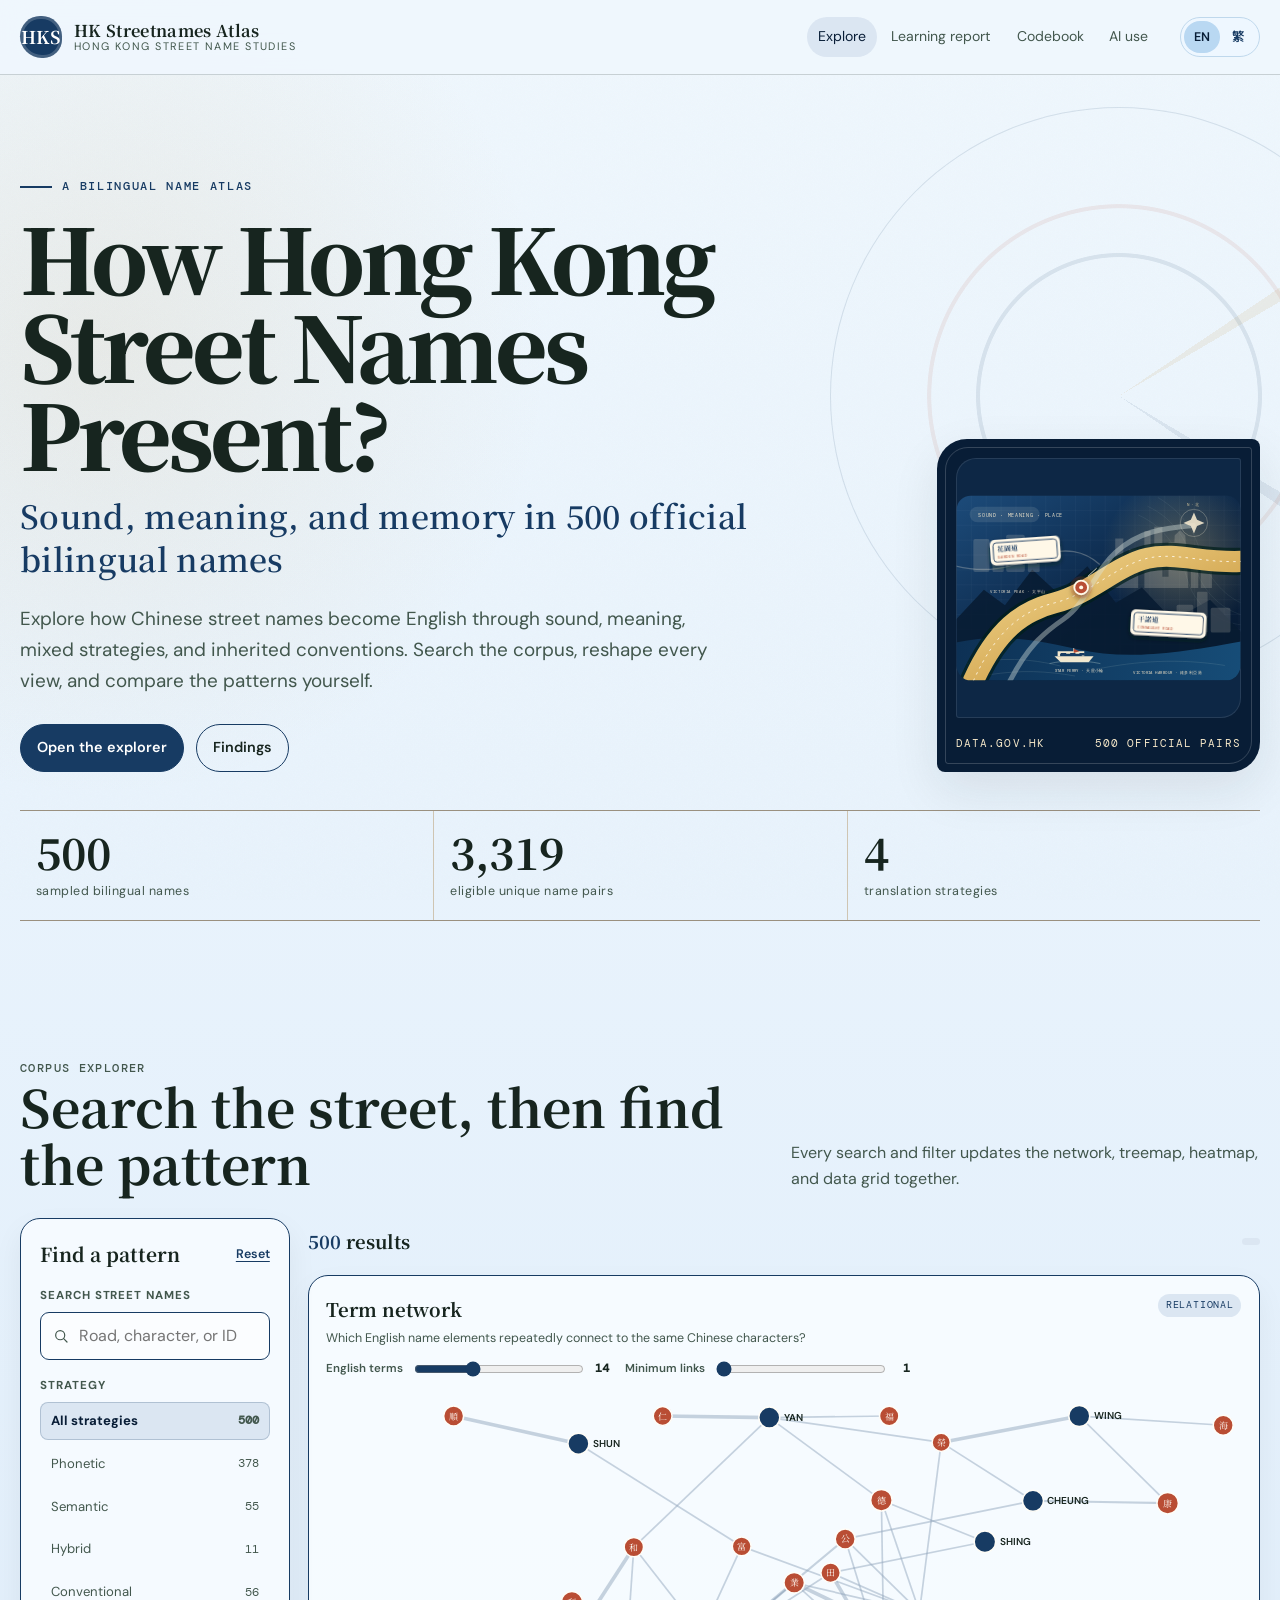
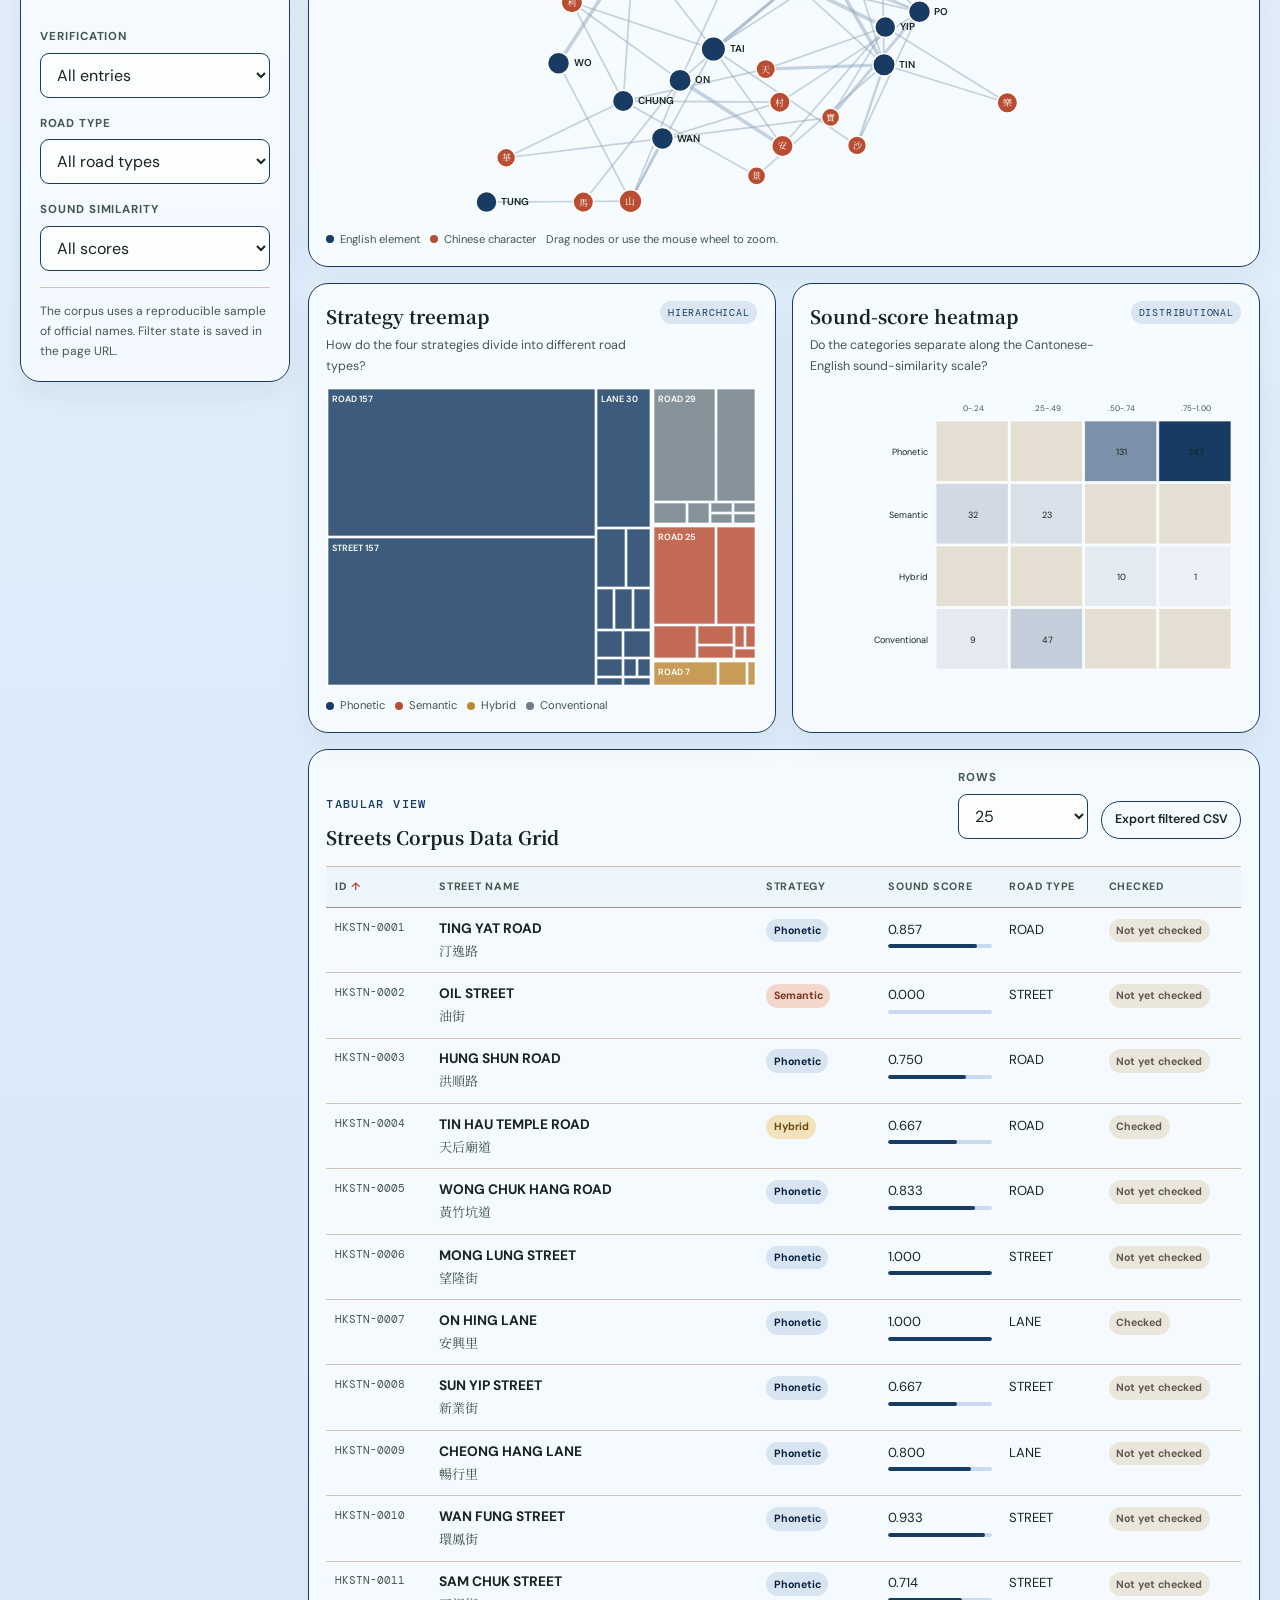
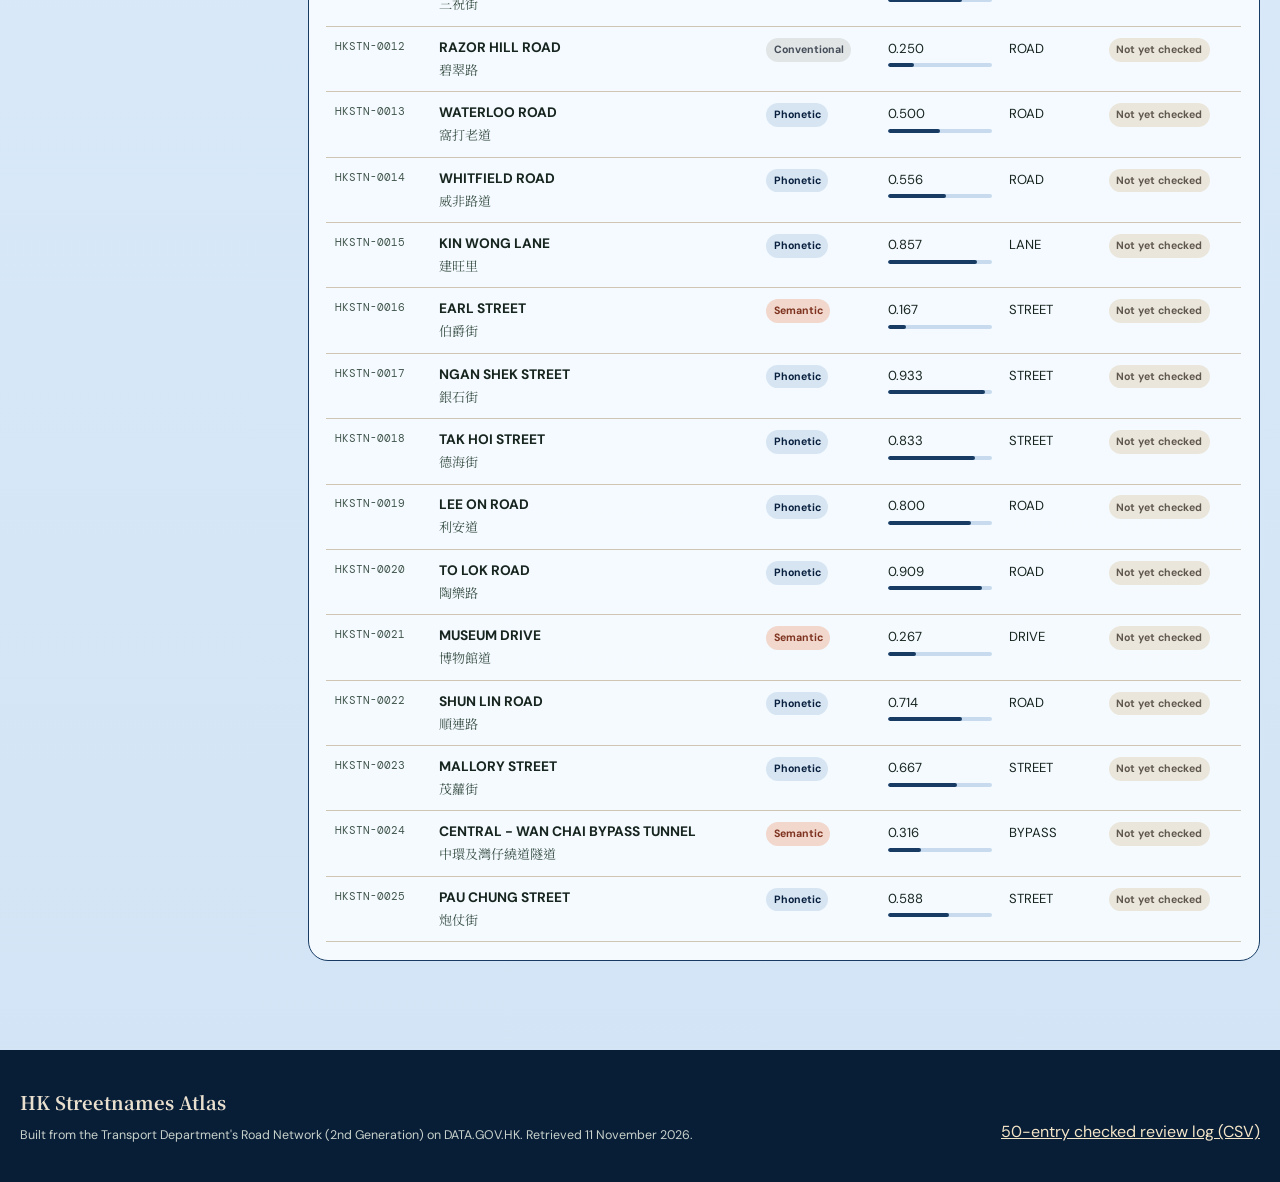
==== commit 44d06630: "Use navy outlines across explorer surfaces" ====
--- a/index.html
+++ b/index.html
@@ -15,7 +15,7 @@
       href="https://fonts.googleapis.com/css2?family=DM+Mono:wght@400;500&family=DM+Sans:wght@400;500;600;700&family=Noto+Sans+TC:wght@400;500;700&family=Noto+Serif+TC:wght@600;700;900&display=swap"
       rel="stylesheet"
     >
-    <link rel="stylesheet" href="site/styles.css?v=20261112-1">
+    <link rel="stylesheet" href="site/styles.css?v=20261112-2">
   </head>
   <body>
     <a class="skip-link" href="#main" data-en="Skip to content" data-zh="跳至內容">Skip to content</a>
@@ -66,7 +66,7 @@
               </p>
               <div class="hero-actions">
                 <a class="button button-primary" href="#explorer">
-                  <span data-en="Open the explorer" data-zh="詞料庫探索">Open the explorer</span>
+                  <span data-en="Open the explorer" data-zh="詞料庫搜索">Open the explorer</span>
                 </a>
                 <a class="button button-ghost" href="report.html">
                   <span data-en="Findings" data-zh="研究發現">Findings</span>
--- a/site/styles.css
+++ b/site/styles.css
@@ -344,6 +344,7 @@
 .button-ghost {
   color: var(--ink);
   background: transparent;
+  border-color: var(--navy);
 }
 
 .button-ghost:hover {
@@ -475,7 +476,7 @@
   top: 1rem;
   padding: 1.2rem;
   background: rgb(248 252 255 / 84%);
-  border: 1px solid var(--line);
+  border: 1px solid var(--navy);
   border-radius: var(--radius);
   box-shadow: 0 12px 30px rgb(23 37 31 / 6%);
 }
@@ -531,7 +532,7 @@
   padding: 0.62rem 0.72rem;
   color: var(--ink);
   background: #fbfdff;
-  border: 1px solid var(--line);
+  border: 1px solid var(--navy);
   border-radius: 9px;
 }
 
@@ -646,7 +647,7 @@
   min-width: 0;
   padding: 1.1rem;
   background: rgb(248 252 255 / 90%);
-  border: 1px solid var(--line);
+  border: 1px solid var(--navy);
   border-radius: var(--radius);
   box-shadow: 0 12px 30px rgb(23 37 31 / 5%);
 }
@@ -772,7 +773,7 @@
   margin-top: 1rem;
   padding: 1.1rem;
   background: rgb(248 252 255 / 90%);
-  border: 1px solid var(--line);
+  border: 1px solid var(--navy);
   border-radius: var(--radius);
 }
 
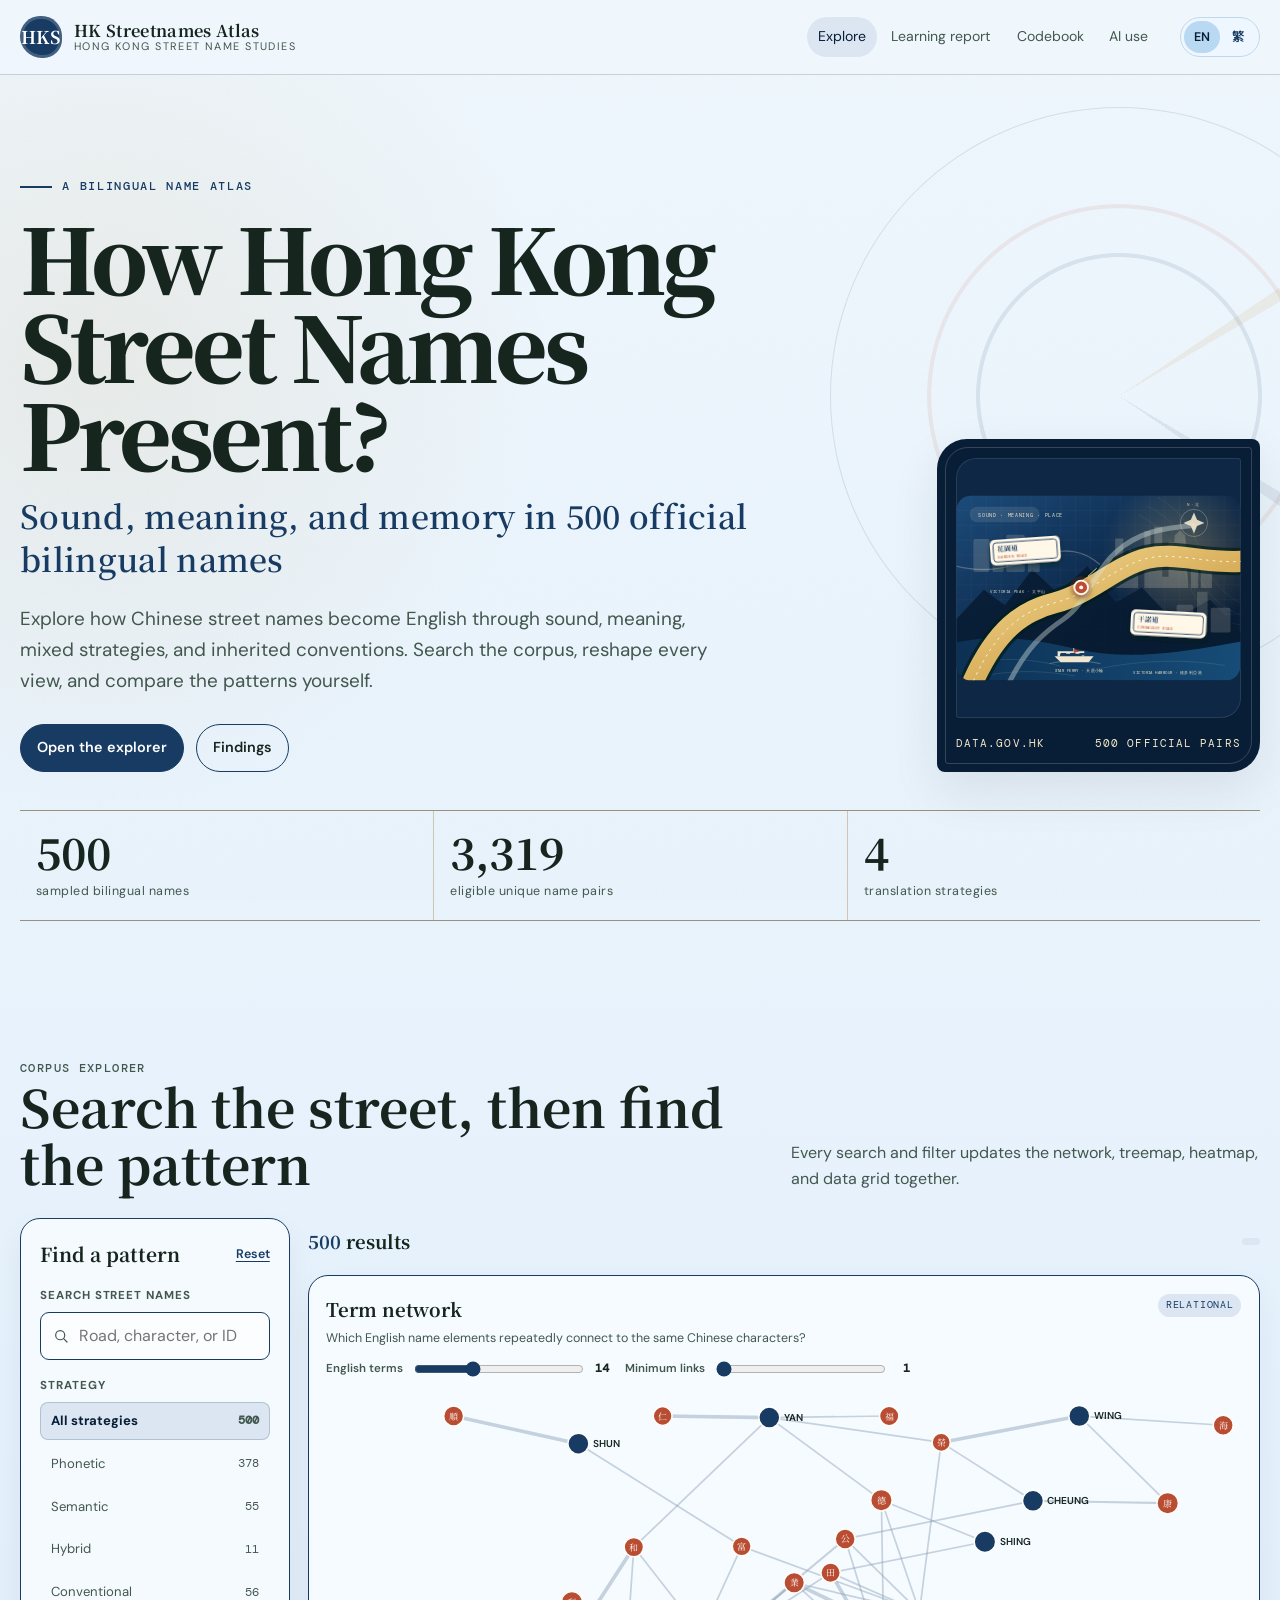
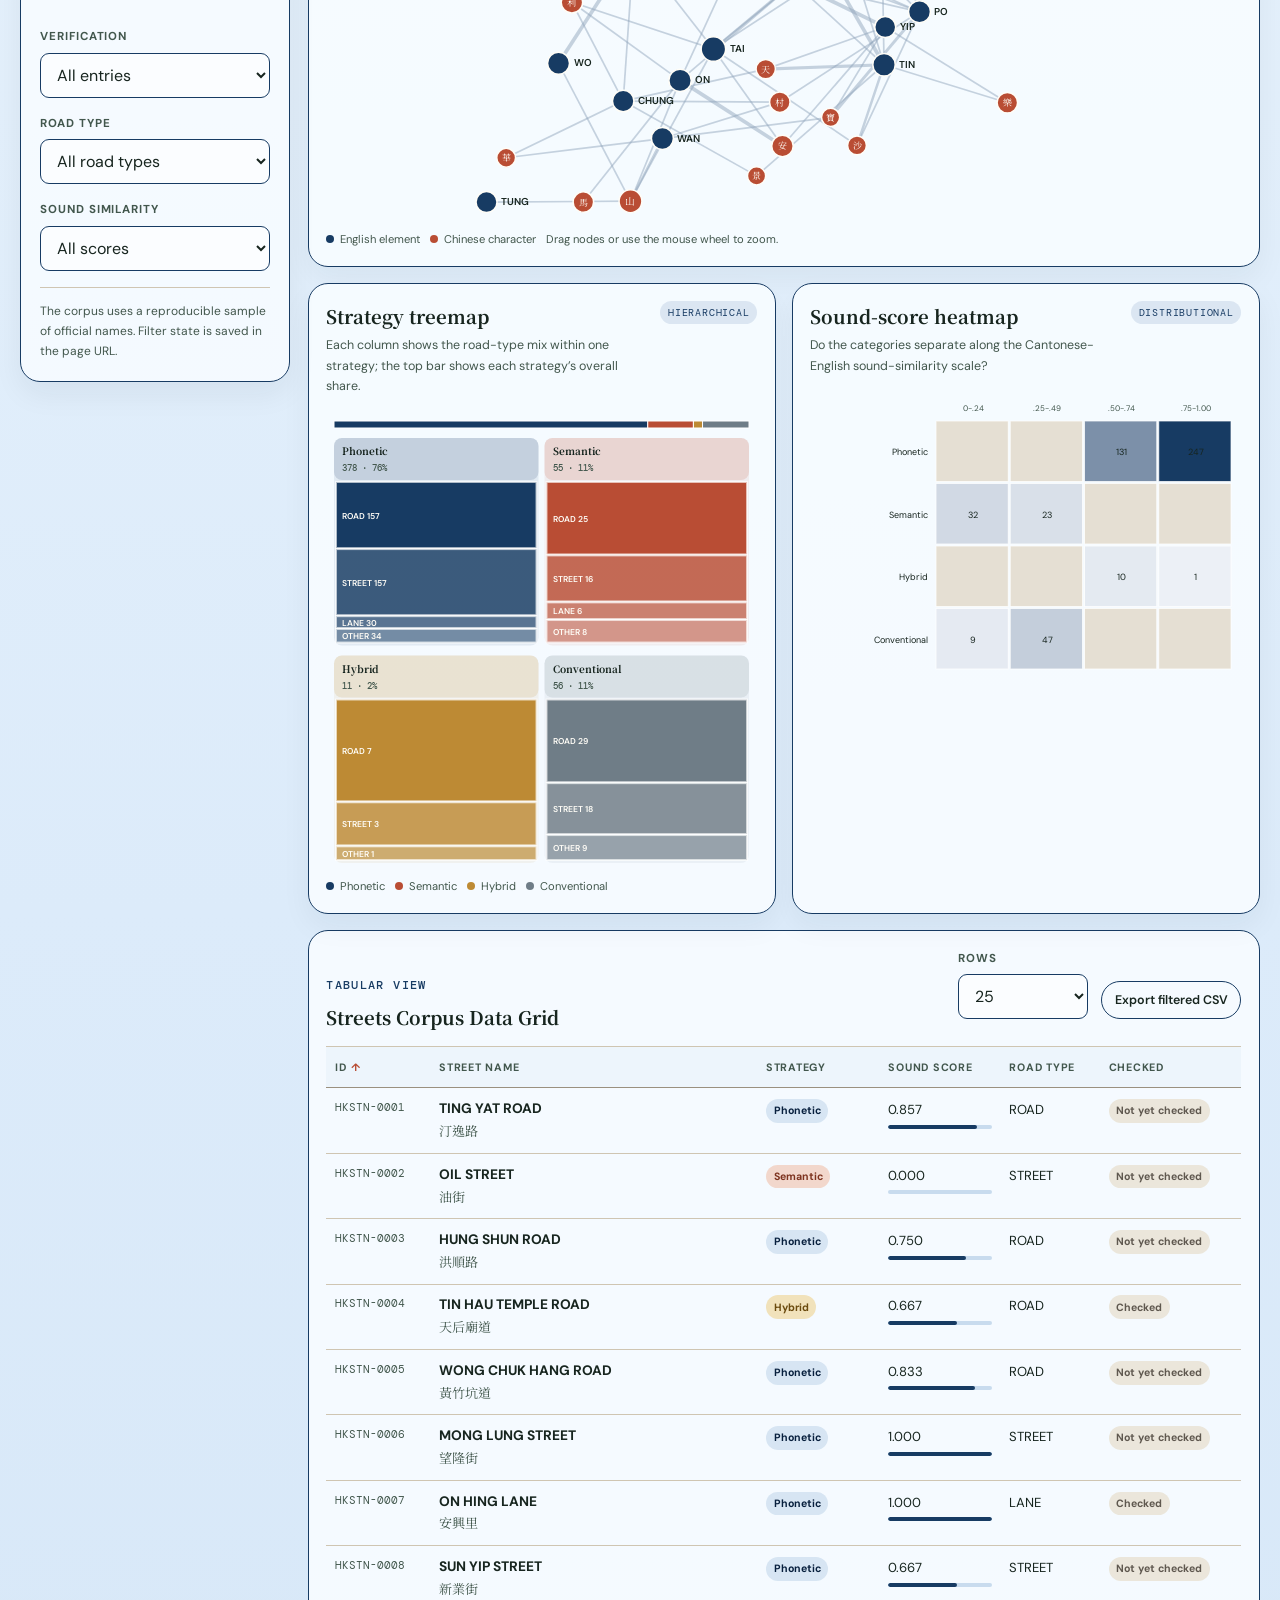
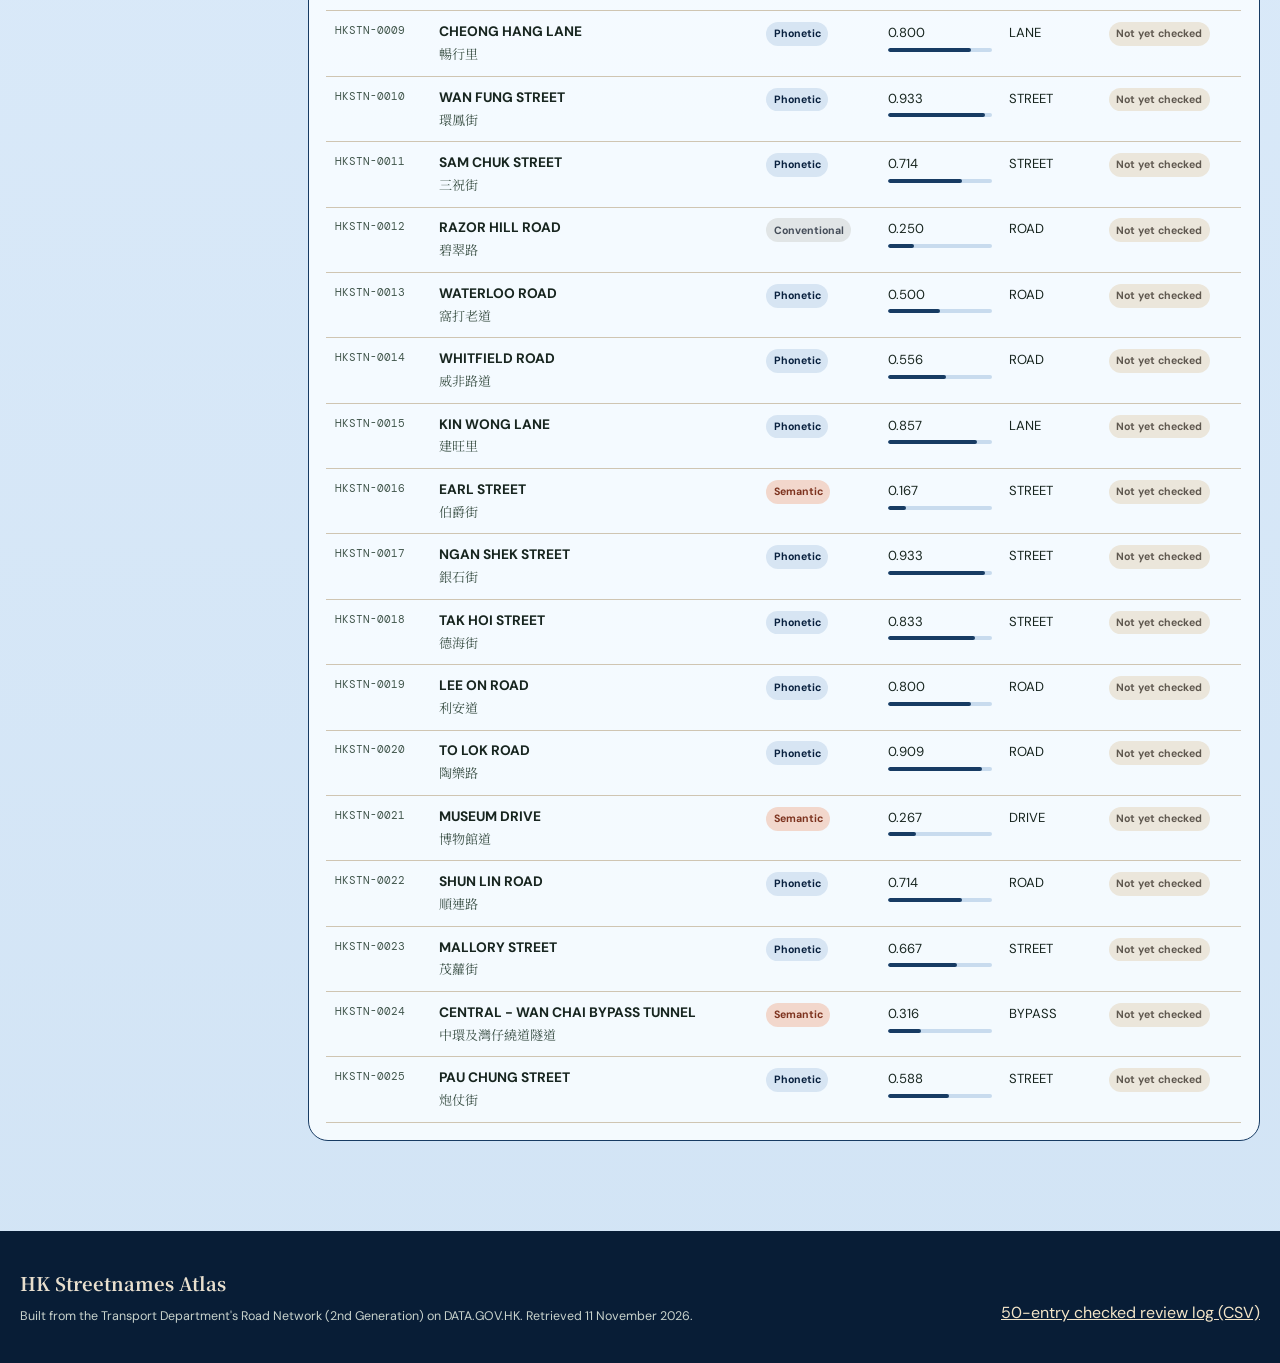
==== commit 753620fe: "Clarify strategy treemap layout" ====
--- a/index.html
+++ b/index.html
@@ -15,7 +15,7 @@
       href="https://fonts.googleapis.com/css2?family=DM+Mono:wght@400;500&family=DM+Sans:wght@400;500;600;700&family=Noto+Sans+TC:wght@400;500;700&family=Noto+Serif+TC:wght@600;700;900&display=swap"
       rel="stylesheet"
     >
-    <link rel="stylesheet" href="site/styles.css?v=20261112-2">
+    <link rel="stylesheet" href="site/styles.css?v=20261112-5">
   </head>
   <body>
     <a class="skip-link" href="#main" data-en="Skip to content" data-zh="跳至內容">Skip to content</a>
@@ -349,8 +349,8 @@
                     <div>
                       <h3 class="chart-title" data-en="Strategy treemap" data-zh="策略矩形樹圖">Strategy treemap</h3>
                       <p class="chart-caption">
-                        <span class="lang-en">How do the four strategies divide into different road types?</span>
-                        <span class="lang-zh">四種翻譯策略在不同道路類型中如何分布？</span>
+                        <span class="lang-en">Each column shows the road-type mix within one strategy; the top bar shows each strategy’s overall share.</span>
+                        <span class="lang-zh">每一欄顯示一種策略內的道路類型組成；頂部橫條顯示各策略在全部結果中的比例。</span>
                       </p>
                     </div>
                     <span class="chart-tag" data-en="Hierarchical" data-zh="層級型">Hierarchical</span>
--- a/site/styles.css
+++ b/site/styles.css
@@ -1018,7 +1018,7 @@
 .page-toc strong {
   display: block;
   margin-bottom: 0.6rem;
-  color: var(--vermilion);
+  color: #173b63 !important;
   font-family: var(--font-mono);
   font-size: 0.67rem;
   letter-spacing: 0.1em;
@@ -1103,13 +1103,23 @@
   border-color: var(--jade);
 }
 
+#errors .callout {
+  background: #e5f2fc;
+  border-color: var(--navy);
+}
+
+#method .callout {
+  background: #e5f2fc;
+  border-color: var(--navy);
+}
+
 .category-bars {
   display: grid;
   gap: 0.85rem;
   margin: 1.4rem 0;
   padding: 1.25rem;
   background: var(--panel);
-  border: 1px solid var(--line);
+  border: 1px solid var(--navy);
   border-radius: var(--radius);
 }
 
@@ -1163,7 +1173,7 @@
 .method-card {
   padding: 1rem;
   background: var(--panel);
-  border: 1px solid var(--line);
+  border: 1px solid var(--navy);
   border-radius: var(--radius-small);
 }
 
@@ -1211,7 +1221,7 @@
 
 .example {
   padding: 0.7rem 0.8rem;
-  background: var(--paper);
+  background: #fff;
   border-radius: 8px;
 }
 
@@ -1293,35 +1303,52 @@
   pointer-events: none;
 }
 
-.treemap-category {
-  fill: none;
-  stroke: rgb(255 255 255 / 66%);
-  stroke-width: 1.5px;
-}
-
 .treemap-leaf {
   stroke: rgb(255 255 255 / 65%);
-  stroke-width: 1px;
-}
-
-.treemap-leaf:hover {
+  stroke-width: 2px;
+  cursor: pointer;
+  transition:
+    filter 160ms ease,
+    stroke 160ms ease;
+}
+
+.treemap-leaf:hover,
+.treemap-leaf:focus {
   stroke: var(--ink);
   stroke-width: 2px;
+  filter: brightness(1.08);
 }
 
 .treemap-label {
   fill: #fffdf7;
   font-family: var(--font-sans);
-  font-size: 9px;
+  font-size: 8.5px;
   font-weight: 600;
   pointer-events: none;
 }
 
-.treemap-parent-label {
-  fill: #fff;
+.treemap-overall-segment {
+  stroke: #fff;
+  stroke-width: 1px;
+}
+
+.treemap-strategy-heading {
+  pointer-events: none;
+}
+
+.treemap-strategy-label {
+  fill: var(--ink);
   font-family: var(--font-serif);
-  font-size: 11px;
+  font-size: 10px;
   font-weight: 700;
+  pointer-events: none;
+}
+
+.treemap-strategy-total {
+  fill: var(--ink-soft);
+  font-family: var(--font-mono);
+  font-size: 8.5px;
+  font-weight: 500;
   pointer-events: none;
 }
 
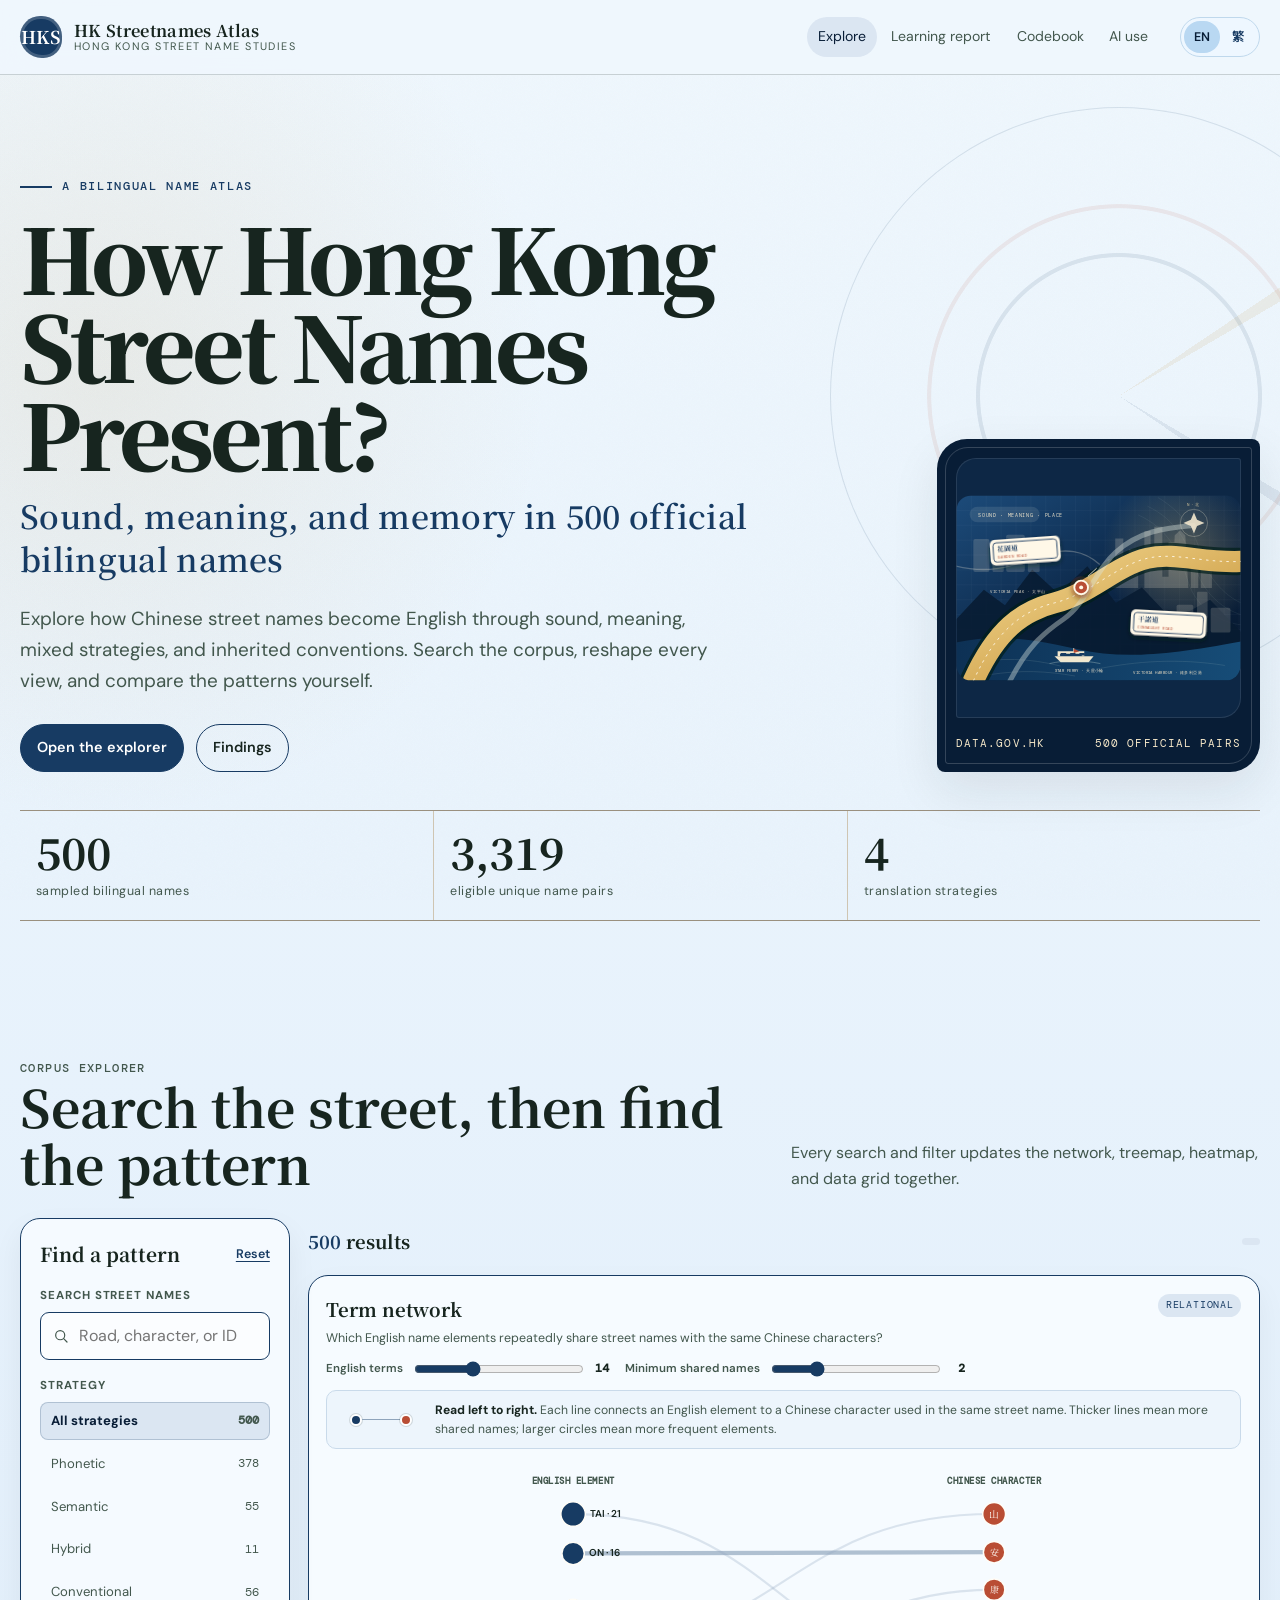
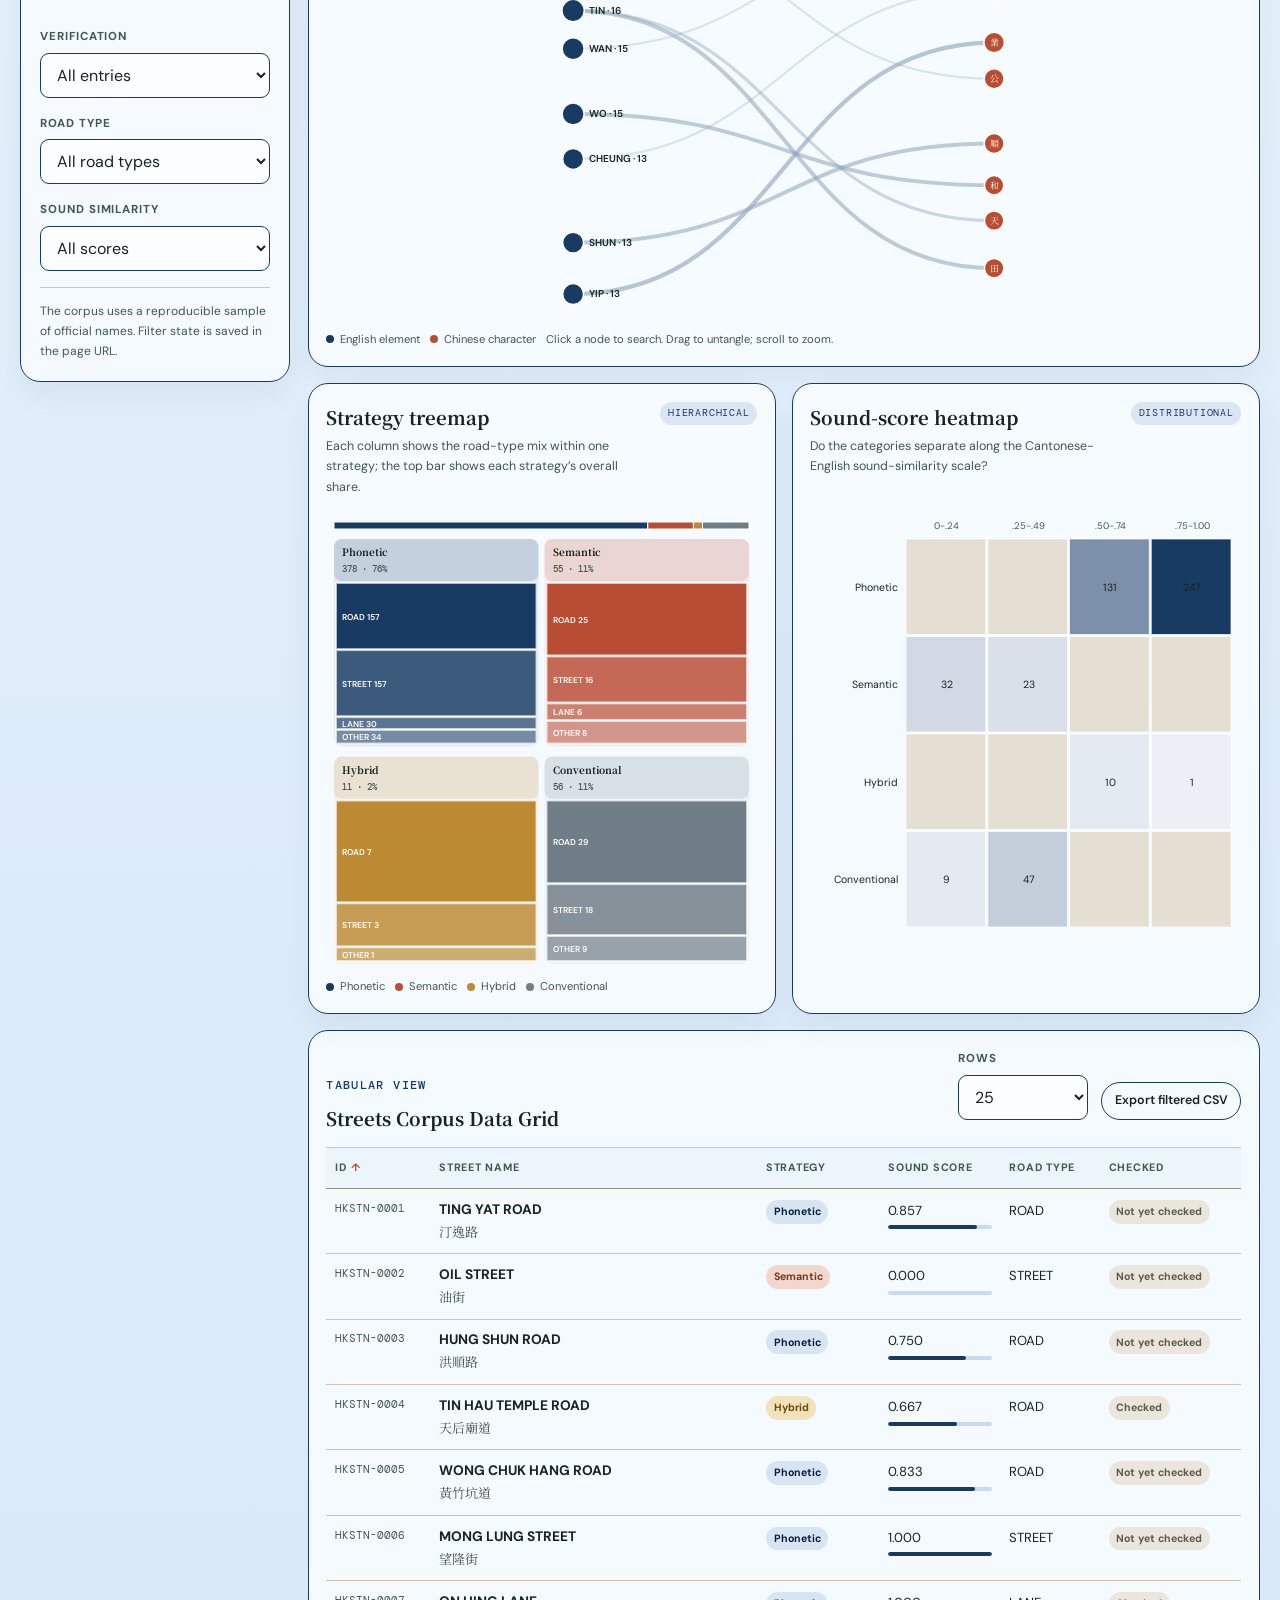
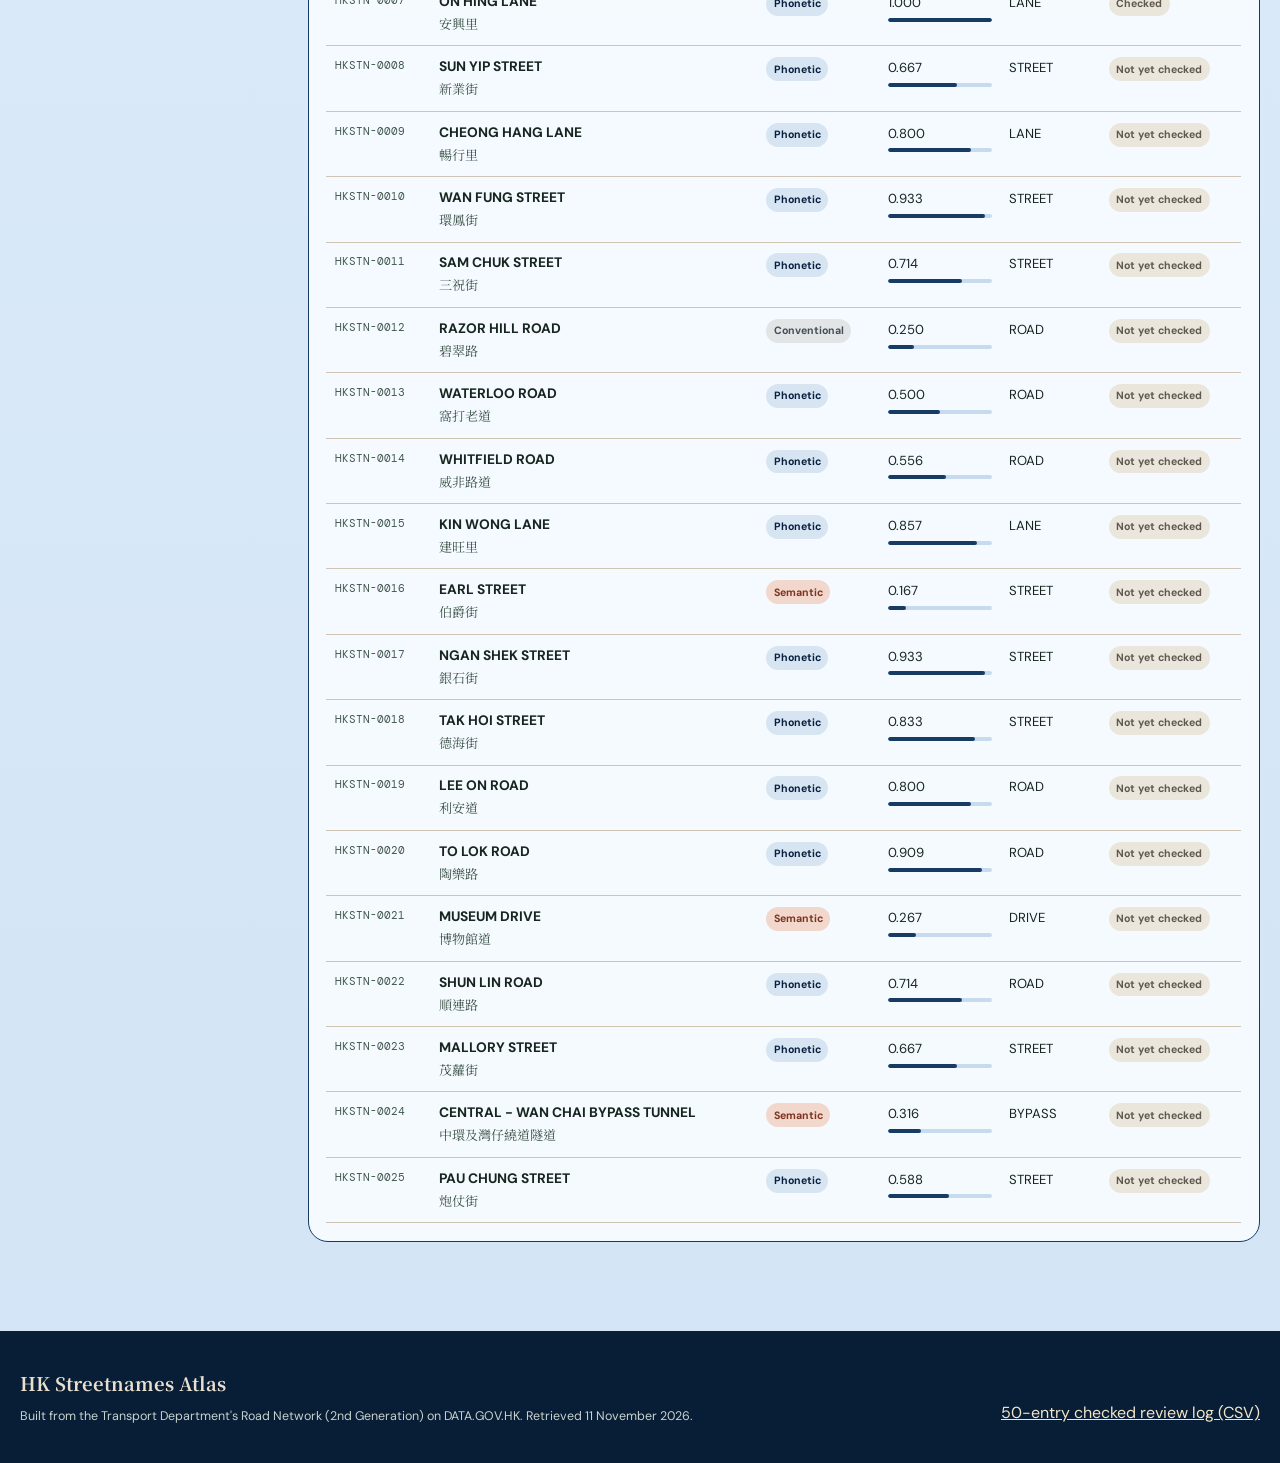
==== commit 2c303cb8: "Clarify term network relationships" ====
--- a/index.html
+++ b/index.html
@@ -317,8 +317,8 @@
                     <div>
                       <h3 class="chart-title" data-en="Term network" data-zh="詞語網絡">Term network</h3>
                       <p class="chart-caption">
-                        <span class="lang-en">Which English name elements repeatedly connect to the same Chinese characters?</span>
-                        <span class="lang-zh">哪些英文名稱成分會反覆連繫到相同的中文字？</span>
+                        <span class="lang-en">Which English name elements repeatedly share street names with the same Chinese characters?</span>
+                        <span class="lang-zh">哪些英文名稱成分會反覆與相同的中文字出現在同一街道名稱中？</span>
                       </p>
                     </div>
                     <span class="chart-tag" data-en="Relational" data-zh="關係型">Relational</span>
@@ -330,17 +330,28 @@
                       <span class="control-value" id="network-terms-value">14</span>
                     </label>
                     <label class="control-inline" for="network-min">
-                      <span data-en="Minimum links" data-zh="最少連繫">Minimum links</span>
-                      <input id="network-min" type="range" min="1" max="5" value="1" step="1">
-                      <span class="control-value" id="network-min-value">1</span>
+                      <span data-en="Minimum shared names" data-zh="最少共同名稱數">Minimum shared names</span>
+                      <input id="network-min" type="range" min="1" max="5" value="2" step="1">
+                      <span class="control-value" id="network-min-value">2</span>
                     </label>
+                  </div>
+                  <div class="network-guide">
+                    <div class="network-guide-flow" aria-hidden="true">
+                      <span class="network-guide-node network-guide-node--english"></span>
+                      <span class="network-guide-link"></span>
+                      <span class="network-guide-node network-guide-node--chinese"></span>
+                    </div>
+                    <p>
+                      <span class="lang-en"><strong>Read left to right.</strong> Each line connects an English element to a Chinese character used in the same street name. Thicker lines mean more shared names; larger circles mean more frequent elements.</span>
+                      <span class="lang-zh"><strong>由左至右閱讀。</strong>每條線連接同一街道名稱中的英文成分與中文字；線越粗代表共同出現的名稱越多，圓點越大代表該成分越常見。</span>
+                    </p>
                   </div>
                   <div class="viz-frame network-frame" id="network-chart"></div>
                   <p class="sr-only" id="network-summary" aria-live="polite"></p>
                   <div class="legend-row" aria-hidden="true">
                     <span class="legend-item"><span class="legend-dot" style="background:#173b63"></span><span data-en="English element" data-zh="英文成分">English element</span></span>
                     <span class="legend-item"><span class="legend-dot" style="background:#b94d34"></span><span data-en="Chinese character" data-zh="中文字">Chinese character</span></span>
-                    <span class="legend-item"><span data-en="Drag nodes or use the mouse wheel to zoom." data-zh="可拖曳節點或使用滑輪縮放。">Drag nodes or use the mouse wheel to zoom.</span></span>
+                    <span class="legend-item"><span data-en="Click a node to search. Drag to untangle; scroll to zoom." data-zh="點擊圓點可搜尋；拖曳可整理位置，滾輪可縮放。">Click a node to search. Drag to untangle; scroll to zoom.</span></span>
                   </div>
                 </article>
 
--- a/site/styles.css
+++ b/site/styles.css
@@ -718,6 +718,58 @@
   text-align: right;
 }
 
+.network-guide {
+  display: grid;
+  grid-template-columns: 82px minmax(0, 1fr);
+  gap: 0.8rem;
+  align-items: center;
+  margin: 0 0 0.7rem;
+  padding: 0.65rem 0.8rem;
+  background: #edf5fc;
+  border: 1px solid #c9daea;
+  border-radius: var(--radius-small);
+}
+
+.network-guide p {
+  margin: 0;
+  color: var(--ink-soft);
+  font-size: 0.76rem;
+  line-height: 1.5;
+}
+
+.network-guide strong {
+  color: var(--ink);
+}
+
+.network-guide-flow {
+  display: flex;
+  align-items: center;
+  justify-content: center;
+}
+
+.network-guide-node {
+  width: 12px;
+  height: 12px;
+  flex: 0 0 auto;
+  border: 2px solid #fff;
+  border-radius: 999px;
+  box-shadow: 0 0 0 1px rgb(23 37 31 / 14%);
+}
+
+.network-guide-node--english {
+  background: var(--navy);
+}
+
+.network-guide-node--chinese {
+  background: var(--vermilion);
+}
+
+.network-guide-link {
+  width: 38px;
+  height: 1px;
+  background: #8ea4bb;
+}
+
 .viz-frame {
   position: relative;
   width: 100%;
@@ -1282,12 +1334,24 @@
 
 /* D3 */
 .network-link {
+  fill: none;
   stroke: #8ea4bb;
   stroke-opacity: 0.48;
+  transition: opacity 160ms ease;
+}
+
+.network-link.is-muted {
+  opacity: 0.08;
 }
 
 .network-node {
-  transition: filter 160ms ease;
+  transition:
+    filter 160ms ease,
+    opacity 160ms ease;
+}
+
+.network-node.is-muted {
+  opacity: 0.16;
 }
 
 .network-node:hover,
@@ -1301,6 +1365,15 @@
   font-size: 10px;
   font-weight: 600;
   pointer-events: none;
+}
+
+.network-column-heading {
+  fill: var(--ink-soft);
+  font-family: var(--font-mono);
+  font-size: 9px;
+  font-weight: 600;
+  letter-spacing: 0.06em;
+  text-transform: uppercase;
 }
 
 .treemap-leaf {
@@ -1367,13 +1440,13 @@
 .heat-value {
   fill: var(--ink);
   font-family: var(--font-sans);
-  font-size: 9px;
+  font-size: 10.5px;
 }
 
 .heat-axis {
   fill: var(--ink-soft);
   font-family: var(--font-sans);
-  font-size: 8px;
+  font-size: 9.5px;
 }
 
 @media (max-width: 980px) {
